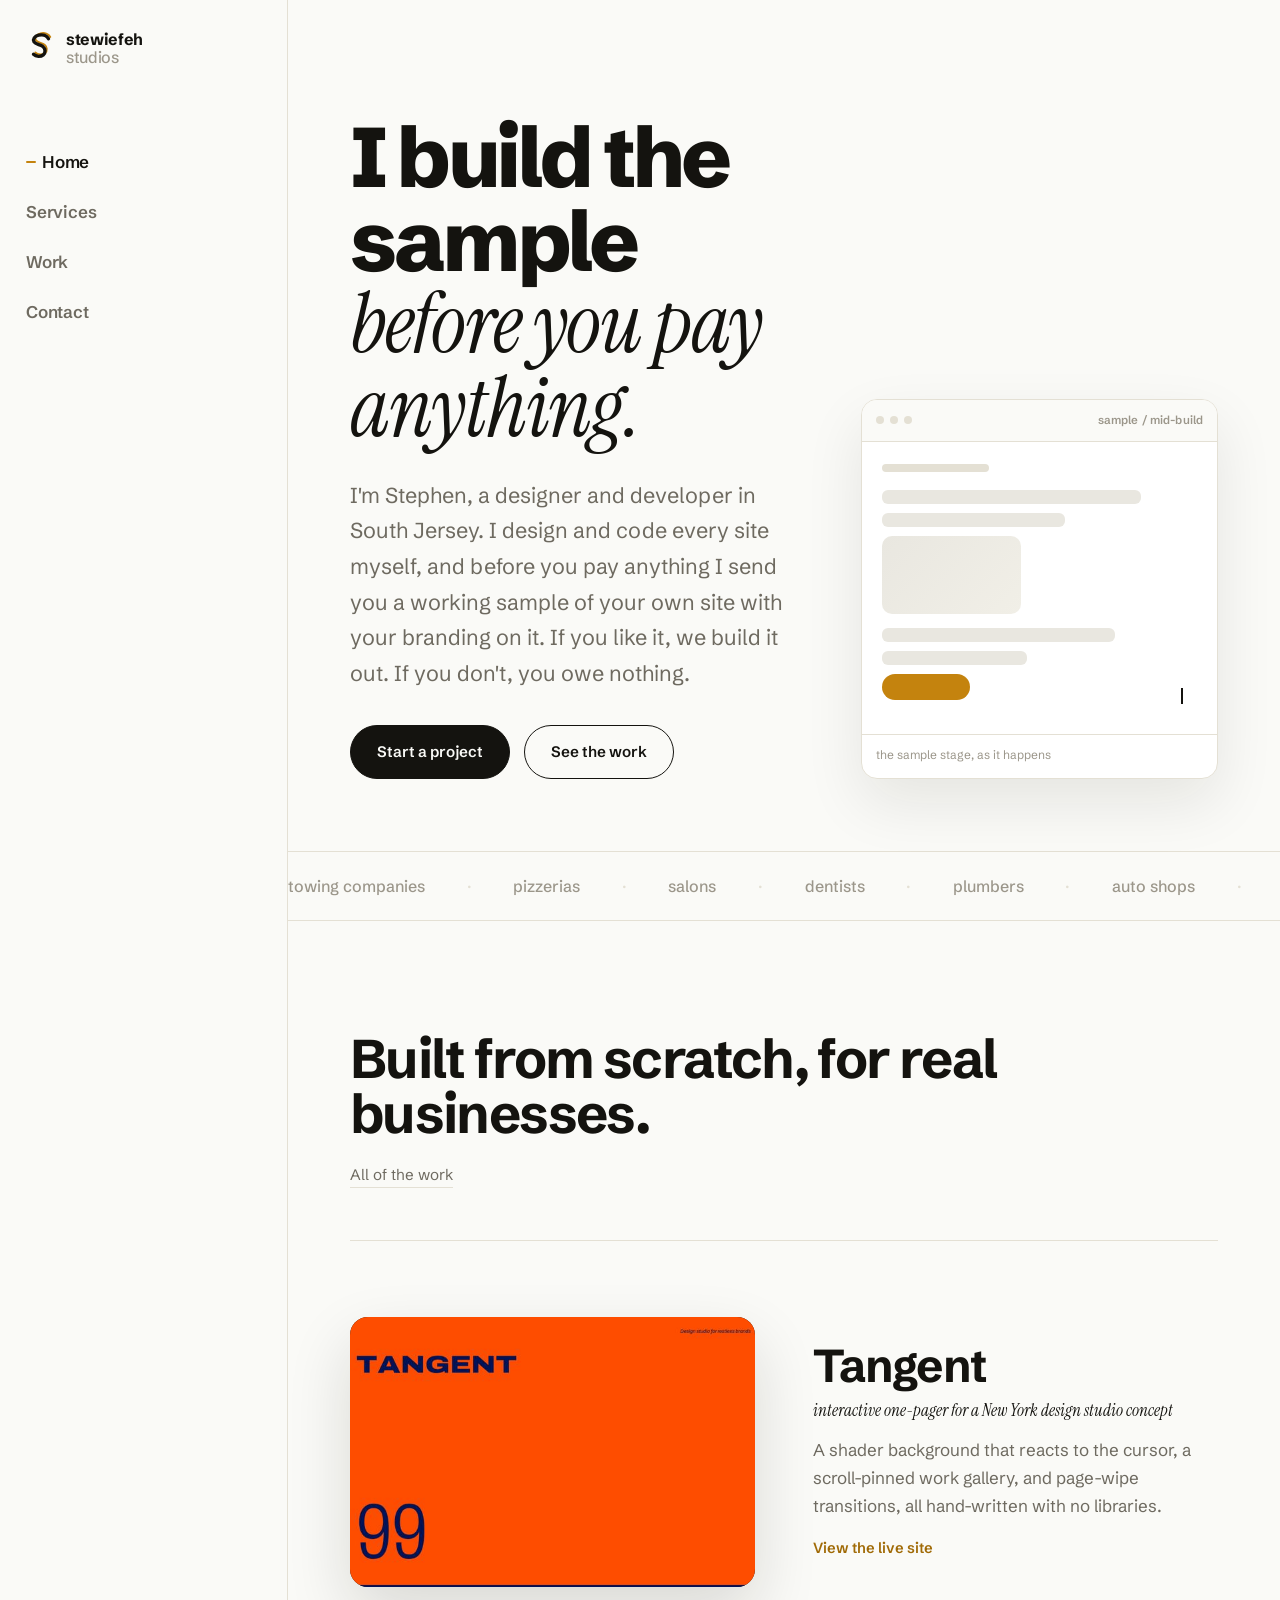
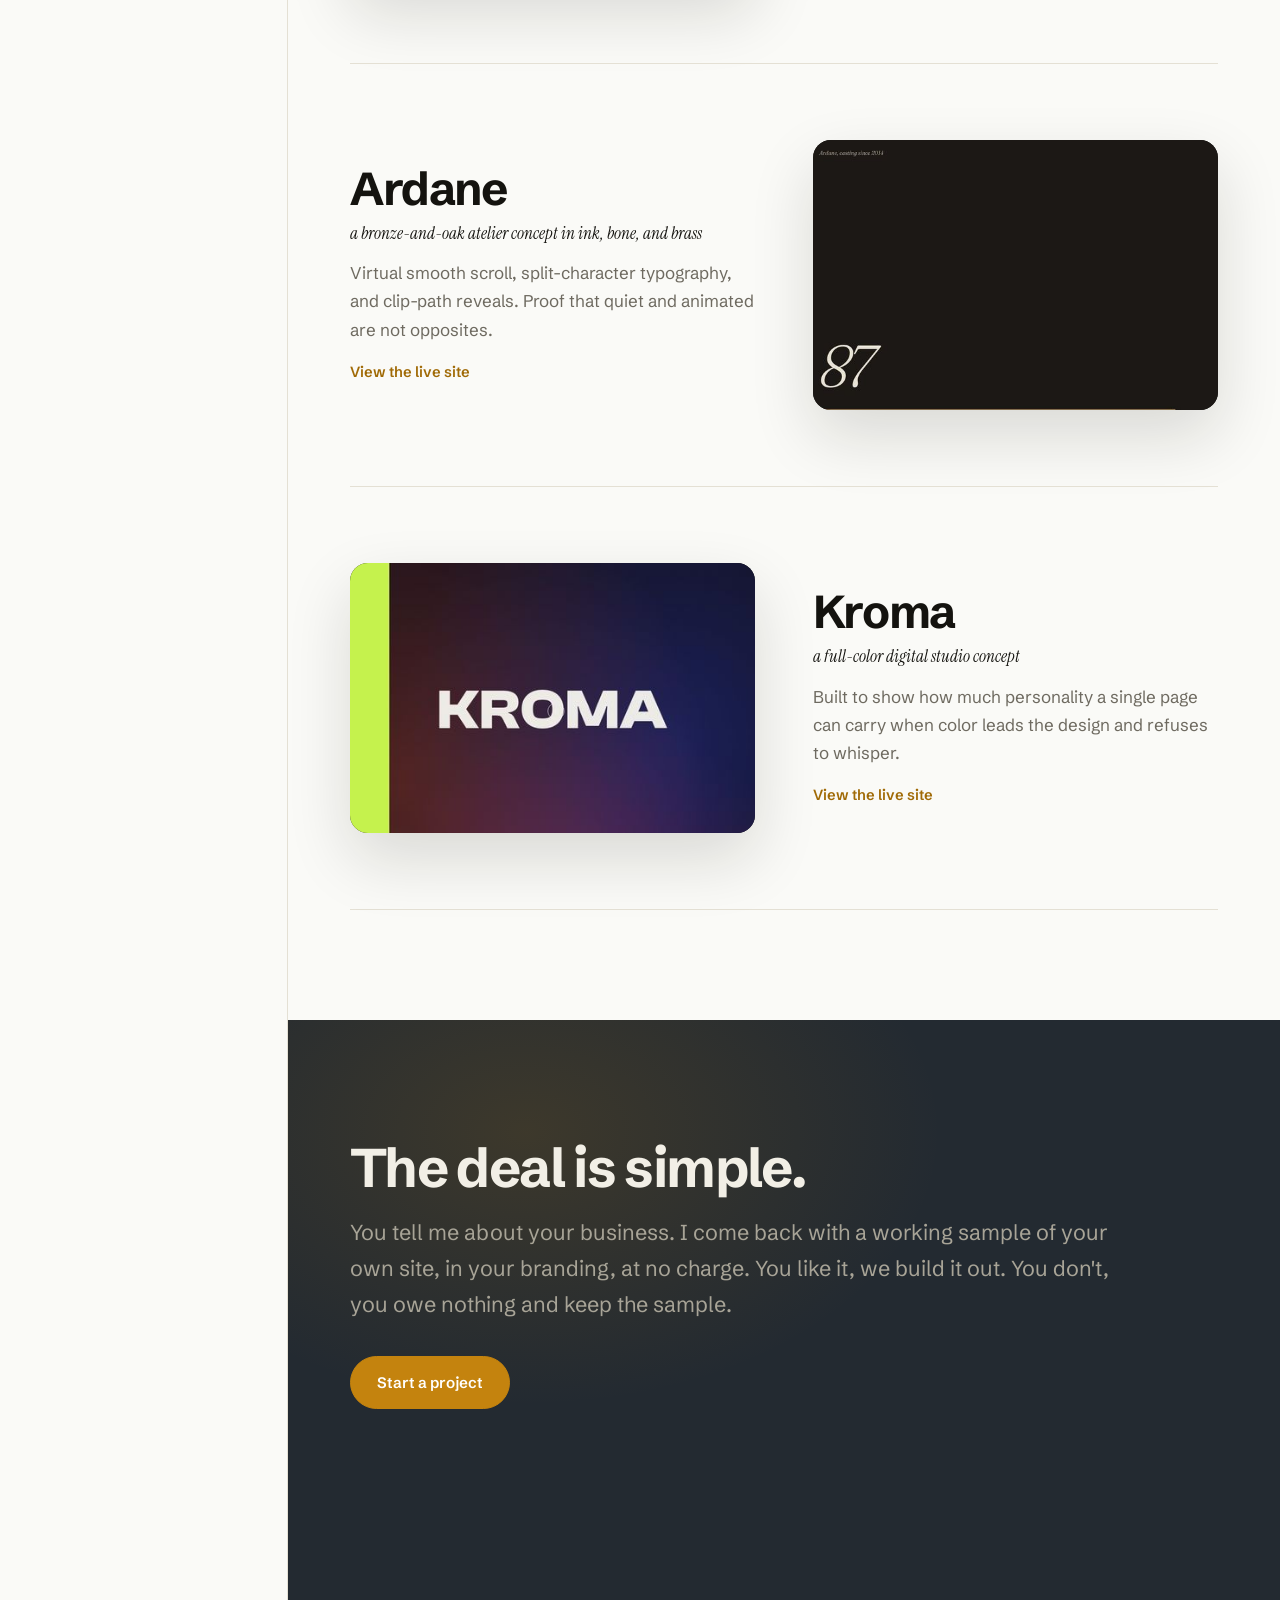
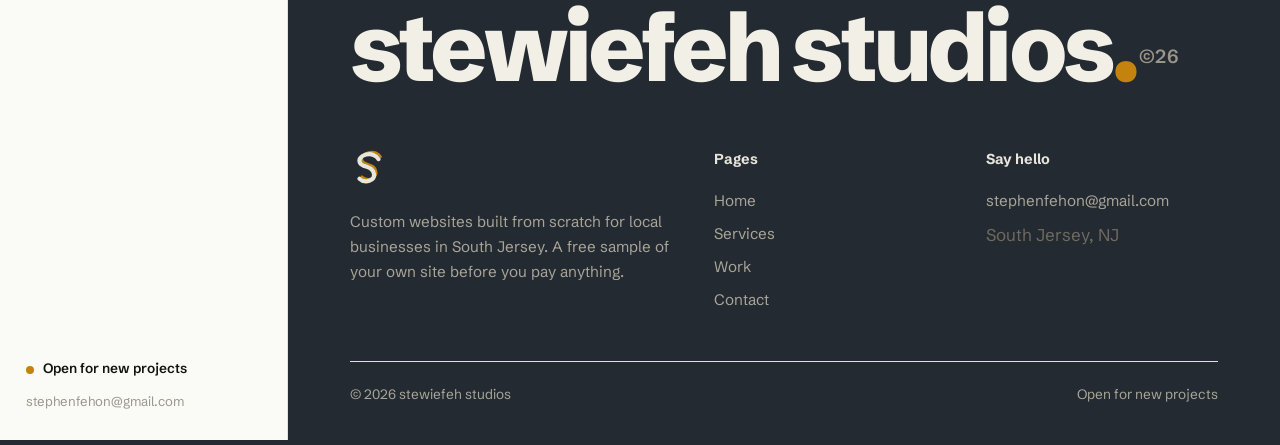
==== index.html @ 24a98c1a "nav transition: bare slate wipe, no logo replay, hold 1250ms->460ms; inline critical veil fix on all" ====
<!DOCTYPE html>
<html lang="en">
<head>
<meta charset="UTF-8">
<meta name="viewport" content="width=device-width, initial-scale=1.0">
<style>
/* critical: the veil paints from the very first frame, so navigation is slate in and slate out */
html{background:#232a31}
.veil{position:fixed;inset:0;z-index:400;background:#232a31;display:none;overflow:hidden}
html.boot .veil,html.leaving .veil,html.reveal .veil{display:block}
.veil-in{position:absolute;inset:0;display:flex;flex-direction:column;align-items:center;justify-content:center;gap:14px}
.veil-logo{width:76px;height:76px}
.veil-logo path{fill:none;stroke-linecap:round;stroke-linejoin:round;stroke-dasharray:198;stroke-dashoffset:0}
.veil-logo .lp-a{stroke:#c4830e;stroke-width:7}
.veil-logo .lp-b{stroke:#fafaf7;stroke-width:13}
.veil-word{font:600 1.02rem "Schibsted Grotesk",Helvetica,Arial,sans-serif;color:#fafaf7;letter-spacing:.01em}
.veil-word b{font:italic 400 1.02rem "Instrument Serif",Georgia,serif;color:#c4830e}
.veil-line{width:54px;height:2px;background:#c4830e}
@media (prefers-reduced-motion:reduce){.veil{display:none!important}}
</style>

<meta name="color-scheme" content="light">
<meta name="theme-color" content="#fafaf7">
<title>stewiefeh studios — custom websites for local businesses</title>
<meta name="description" content="Custom websites built from scratch for local businesses. Free sample of your own site before you pay. Landing pages $750, full custom sites $1,650, hosting $50/mo. South Jersey.">
<link rel="icon" href="favicon.svg" type="image/svg+xml">
<link rel="apple-touch-icon" href="apple-touch-icon.png">
<link rel="preconnect" href="https://fonts.googleapis.com">
<link rel="preconnect" href="https://fonts.gstatic.com" crossorigin>
<link href="https://fonts.googleapis.com/css2?family=Instrument+Serif:ital@1&family=Schibsted+Grotesk:ital,wght@0,400..900;1,400..900&display=swap" rel="stylesheet">
<link rel="stylesheet" href="styles.css?v=20261118y">
<script type="application/ld+json">
{"@context":"https://schema.org","@type":"ProfessionalService","name":"stewiefeh studios","url":"https://stewiefehstudios.com/","email":"stephenfehon@gmail.com","areaServed":"South Jersey, New Jersey","logo":"https://stewiefehstudios.com/logo.svg","description":"Custom websites built from scratch for local businesses, with a free sample of your own site before you pay anything.","makesOffer":[{"@type":"Offer","name":"Landing page","price":"750","priceCurrency":"USD","description":"One conversion-focused page, designed from scratch."},{"@type":"Offer","name":"Full custom site","price":"1650","priceCurrency":"USD","description":"Three pages or more, each designed and built from scratch."},{"@type":"Offer","name":"Hosting and care","price":"50","priceCurrency":"USD","unitText":"MONTH","description":"Hosting, backups, monitoring, and small content updates, month to month."}]}
</script>
</head>
<body class="rail-page">
<div class="veil" aria-hidden="true">
  <div class="veil-in">
    <svg class="veil-logo" viewBox="-3 -10 116 116"><path class="lp-a" d="M 91 17 C 85 5, 69 -1, 53 3 C 37 7, 29 19, 35 29 C 41 39, 59 39, 69 47 C 79 55, 81 71, 71 79 C 61 87, 43 87, 33 77"/><path class="lp-b" d="M 84 24 C 78 12, 62 6, 46 10 C 30 14, 22 26, 28 36 C 34 46, 52 46, 62 54 C 72 62, 74 78, 64 86 C 54 94, 36 94, 26 84"/></svg>
    <span class="veil-word">stewiefeh <b>studios</b></span>
    <span class="veil-line"></span>
  </div>
</div>
<script>document.documentElement.className+=" boot";setTimeout(function(){document.documentElement.classList.remove("boot")},4000);</script>

<!-- compact top bar: mobile only -->
<header class="site-head mobbar">
  <div class="wrap">
    <a class="brand" href="index.html" aria-label="stewiefeh studios, home">
      <svg viewBox="-3 -10 116 116" aria-hidden="true"><path d="M 91 17 C 85 5, 69 -1, 53 3 C 37 7, 29 19, 35 29 C 41 39, 59 39, 69 47 C 79 55, 81 71, 71 79 C 61 87, 43 87, 33 77" fill="none" stroke="#c4830e" stroke-width="7" stroke-linecap="round" stroke-linejoin="round"/><path d="M 84 24 C 78 12, 62 6, 46 10 C 30 14, 22 26, 28 36 C 34 46, 52 46, 62 54 C 72 62, 74 78, 64 86 C 54 94, 36 94, 26 84" fill="none" stroke="currentColor" stroke-width="13" stroke-linecap="round" stroke-linejoin="round"/></svg>
      <span class="brand-name">stewiefeh <span>studios</span></span>
    </a>
    <div class="head-actions">
      <button class="menu-btn" aria-expanded="false" aria-controls="navpanel" aria-label="Menu"><i></i><i></i></button>
    </div>
  </div>
</header>

<nav class="nav-panel" id="navpanel" aria-label="Main">
  <ul>
    <li><a class="nav-link" href="index.html" aria-current="page"><b>Home</b><span>where it starts</span></a></li>
    <li><a class="nav-link" href="services.html"><b>Services</b><span>pricing, process, questions</span></a></li>
    <li><a class="nav-link" href="work.html"><b>Work</b><span>builds, shown properly</span></a></li>
    <li><a class="nav-link" href="contact.html"><b>Contact</b><span>start a project</span></a></li>
  </ul>
</nav>

<!-- fixed left rail: desktop only -->
<aside class="rail" aria-label="Site">
  <a class="brand" href="index.html" aria-label="stewiefeh studios, home">
    <svg viewBox="-3 -10 116 116" aria-hidden="true"><path d="M 91 17 C 85 5, 69 -1, 53 3 C 37 7, 29 19, 35 29 C 41 39, 59 39, 69 47 C 79 55, 81 71, 71 79 C 61 87, 43 87, 33 77" fill="none" stroke="#c4830e" stroke-width="7" stroke-linecap="round" stroke-linejoin="round"/><path d="M 84 24 C 78 12, 62 6, 46 10 C 30 14, 22 26, 28 36 C 34 46, 52 46, 62 54 C 72 62, 74 78, 64 86 C 54 94, 36 94, 26 84" fill="none" stroke="currentColor" stroke-width="13" stroke-linecap="round" stroke-linejoin="round"/></svg>
    <span class="brand-name">stewiefeh<br><span>studios</span></span>
  </a>
  <nav class="rail-nav" aria-label="Main">
    <a href="index.html" aria-current="page">Home</a>
    <a href="services.html">Services</a>
    <a href="work.html">Work</a>
    <a href="contact.html">Contact</a>
  </nav>
  <div class="rail-foot">
    <p class="rail-avail"><i class="avail-dot" aria-hidden="true"></i>Open for new projects</p>
    <a class="rail-mail" href="mailto:stephenfehon@gmail.com">stephenfehon@gmail.com</a>
  </div>
</aside>

<main>

  <section class="hero-rail">
    <div class="wrap">
      <div class="hero-grid">
        <div>
          <h1 class="hero-display">
            <span class="hm"><span>I build the sample</span></span>
            <span class="hm"><span class="serif-line">before you pay anything.</span></span>
          </h1>
          <p class="lede reveal d1">I'm Stephen, a designer and developer in South Jersey. I design and code every site myself, and before you pay anything I send you a working sample of your own site with your branding on it. If you like it, we build it out. If you don't, you owe nothing.</p>
          <div class="hero-actions reveal d2">
            <a class="btn btn-solid" href="contact.html">Start a project</a>
            <a class="btn btn-ghost" href="work.html">See the work</a>
          </div>
        </div>
        <div class="buildcard reveal d3" aria-hidden="true">
          <div class="bc-chrome"><i></i><i></i><i></i><span>sample / mid-build</span></div>
          <div class="bc-stage">
            <span class="bc-nav"></span>
            <span class="bc-line l1"></span>
            <span class="bc-line l2"></span>
            <span class="bc-block"></span>
            <span class="bc-line l3"></span>
            <span class="bc-line l4"></span>
            <span class="bc-btn"></span>
            <i class="bc-caret"></i>
          </div>
          <p class="bc-note">the sample stage, as it happens</p>
        </div>
      </div>
    </div>
  </section>

  <div class="trades" aria-hidden="true">
    <div class="trades-track">
      <span>towing companies</span><span>pizzerias</span><span>salons</span><span>dentists</span><span>plumbers</span><span>auto shops</span><span>landscapers</span><span>contractors</span><span>restaurants</span><span>barbershops</span><span>gyms</span><span>veterinarians</span><span>towing companies</span><span>pizzerias</span><span>salons</span><span>dentists</span><span>plumbers</span><span>auto shops</span><span>landscapers</span><span>contractors</span><span>restaurants</span><span>barbershops</span><span>gyms</span><span>veterinarians</span>
    </div>
  </div>

  <section class="section">
    <div class="wrap">
      <div class="section-head">
        <h2 class="ink">Built from scratch, for real businesses.</h2>
        <a class="more" href="work.html">All of the work</a>
      </div>

      <a class="tile" data-preview="0" href="tangent.html">
        <figure><img src="preview-tangent.jpg" alt="Tangent, a dark interactive one-pager with a shader background"></figure>
        <div class="tile-copy">
          <h3>Tangent</h3>
          <em>interactive one-pager for a New York design studio concept</em>
          <p>A shader background that reacts to the cursor, a scroll-pinned work gallery, and page-wipe transitions, all hand-written with no libraries.</p>
          <span class="tile-go">View the live site</span>
        </div>
      </a>

      <a class="tile flip" data-preview="1" href="ardane.html">
        <figure><img src="preview-ardane.jpg" alt="Ardane, a bronze and oak atelier concept site"></figure>
        <div class="tile-copy">
          <h3>Ardane</h3>
          <em>a bronze-and-oak atelier concept in ink, bone, and brass</em>
          <p>Virtual smooth scroll, split-character typography, and clip-path reveals. Proof that quiet and animated are not opposites.</p>
          <span class="tile-go">View the live site</span>
        </div>
      </a>

      <a class="tile" data-preview="2" href="kroma.html">
        <figure><img src="preview-kroma.jpg" alt="Kroma, a full-color digital studio concept"></figure>
        <div class="tile-copy">
          <h3>Kroma</h3>
          <em>a full-color digital studio concept</em>
          <p>Built to show how much personality a single page can carry when color leads the design and refuses to whisper.</p>
          <span class="tile-go">View the live site</span>
        </div>
      </a>
    </div>
  </section>

  <section class="band band-slate">
    <div class="wrap">
      <h2>The deal is simple.</h2>
      <p class="lede">You tell me about your business. I come back with a working sample of your own site, in your branding, at no charge. You like it, we build it out. You don't, you owe nothing and keep the sample.</p>
      <a class="btn btn-amber" href="contact.html">Start a project</a>
    </div>
  </section>

</main>

<footer class="site-foot foot-dark">
  <div class="wrap">
    <div class="foot-mark" aria-hidden="true">stewiefeh studios<span class="fm-dot">.</span><span class="fm-year">©26</span></div>
    <div class="foot-grid">
      <div class="foot-brand">
        <svg viewBox="-3 -10 116 116" aria-hidden="true"><path d="M 91 17 C 85 5, 69 -1, 53 3 C 37 7, 29 19, 35 29 C 41 39, 59 39, 69 47 C 79 55, 81 71, 71 79 C 61 87, 43 87, 33 77" fill="none" stroke="#c4830e" stroke-width="7" stroke-linecap="round" stroke-linejoin="round"/><path d="M 84 24 C 78 12, 62 6, 46 10 C 30 14, 22 26, 28 36 C 34 46, 52 46, 62 54 C 72 62, 74 78, 64 86 C 54 94, 36 94, 26 84" fill="none" stroke="currentColor" stroke-width="13" stroke-linecap="round" stroke-linejoin="round"/></svg>
        <p>Custom websites built from scratch for local businesses in South Jersey. A free sample of your own site before you pay anything.</p>
      </div>
      <div>
        <h4>Pages</h4>
        <a href="index.html">Home</a>
        <a href="services.html">Services</a>
        <a href="work.html">Work</a>
        <a href="contact.html">Contact</a>
      </div>
      <div>
        <h4>Say hello</h4>
        <a href="mailto:stephenfehon@gmail.com">stephenfehon@gmail.com</a>
        <p style="padding:4px 0">South Jersey, NJ</p>
      </div>
    </div>
    <div class="foot-base">
      <span>© 2026 stewiefeh studios</span>
      <span>Open for new projects</span>
    </div>
  </div>
</footer>

<script src="script.js?v=20261118y"></script>
<div id="cursor" aria-hidden="true"><span class="c-arrow"><svg viewBox="0 0 24 24"><path d="M5 3 L5 19 L9.2 15.4 L11.8 21.4 L14.8 20.2 L12.2 14.4 L17.8 13.8 Z"/></svg></span><span class="c-pill"></span></div>
<div id="preview" aria-hidden="true"><div class="p-card"><img src="preview-tangent.jpg" alt=""><img src="preview-ardane.jpg" alt=""><img src="preview-kroma.jpg" alt=""></div></div>
</body>
</html>
---- styles.css ----
/* stewiefeh studios — studio-grade refresh
   one voice: paper white, ink, construction amber.
   Schibsted Grotesk carries the structure; Instrument Serif italic
   carries the accent. Motion is a scroll-scrubbed system, not a trick. */

:root{
  --paper:#fafaf7;
  --ink:#14130f;
  --muted:#6e6a60;
  --faint:#9b968a;
  --line:#e4e0d4;
  --amber:#c4830e;
  --amber-deep:#a06a06;
  --band:#14130f;
  --band-paper:#f4f1e8;
  --sans:"Schibsted Grotesk","Helvetica Neue",Helvetica,Arial,sans-serif;
  --serif:"Instrument Serif",Georgia,serif;
  --ease:cubic-bezier(.2,.65,.15,1);
  --max:1120px;
  --pad:clamp(20px,5vw,56px);
}

*,*::before,*::after{box-sizing:border-box;margin:0;padding:0}
html{scroll-behavior:smooth}
body{
  font-family:var(--sans);
  background:var(--paper);
  color:var(--ink);
  font-size:17px;
  line-height:1.65;
  -webkit-font-smoothing:antialiased;
  text-rendering:optimizeLegibility;
  counter-reset:work;
}
img{max-width:100%;display:block}
a{color:inherit}
::selection{background:var(--amber);color:var(--paper)}

.wrap{max-width:var(--max);margin:0 auto;padding:0 var(--pad)}
.narrow{max-width:760px;margin:0 auto;padding:0 var(--pad)}

h1,h2,h3{font-weight:700;line-height:1.02;letter-spacing:-.03em}
h1{font-size:clamp(2.9rem,7.6vw,5.8rem)}
h2{font-size:clamp(2rem,4.6vw,3.4rem)}
h3{font-size:1.25rem;letter-spacing:-.015em}
p{color:var(--muted)}
p strong{color:var(--ink);font-weight:600}
.lede{font-size:clamp(1.15rem,2vw,1.35rem);color:var(--muted)}

/* the accent voice: serif italic in amber, one or two words per headline */
.accent{
  font-family:var(--serif);font-style:italic;font-weight:400;
  color:var(--amber);letter-spacing:-.01em;
}

/* ---------- header + dropdown nav (all devices) ---------- */
.site-head{
  position:sticky;top:0;z-index:50;
  background:rgba(250,250,247,.86);
  backdrop-filter:blur(14px);
  -webkit-backdrop-filter:blur(14px);
  border-bottom:1px solid transparent;
  transition:border-color .25s;
}
.site-head.scrolled{border-bottom-color:var(--line)}
.site-head .wrap{
  display:flex;align-items:center;justify-content:space-between;
  height:68px;gap:16px;
}
.brand{display:flex;align-items:center;gap:12px;text-decoration:none}
.brand svg{width:34px;height:34px;transition:transform .45s var(--ease)}
.brand:hover svg{transform:rotate(-8deg)}
.brand-name{font-weight:700;font-size:1.02rem;letter-spacing:-.02em;white-space:nowrap}
.brand-name span{color:var(--faint);font-weight:500}

.head-actions{display:flex;align-items:center;gap:12px}
.menu-btn{
  width:44px;height:44px;border:1px solid var(--line);background:transparent;
  border-radius:50%;cursor:pointer;position:relative;flex:none;
  transition:border-color .2s,transform .2s;
}
.menu-btn:hover{border-color:var(--ink);transform:scale(1.06)}
.menu-btn i{
  position:absolute;left:13px;right:13px;height:1.6px;background:var(--ink);
  border-radius:2px;transition:transform .3s cubic-bezier(.6,0,.2,1),top .3s cubic-bezier(.6,0,.2,1);
}
.menu-btn i:first-child{top:18px}
.menu-btn i:last-child{top:24px}
.menu-btn[aria-expanded="true"] i:first-child{top:21px;transform:rotate(45deg)}
.menu-btn[aria-expanded="true"] i:last-child{top:21px;transform:rotate(-45deg)}

.btn{
  display:inline-flex;align-items:center;gap:10px;
  padding:13px 26px;border-radius:999px;text-decoration:none;
  font-weight:600;font-size:.95rem;border:1px solid var(--ink);
  transition:transform .25s var(--ease),background .25s,color .25s,border-color .25s;
  position:relative;overflow:hidden;isolation:isolate;
}
.btn:active{transform:scale(.97)}
.btn>*{position:relative;z-index:1}
.btn::before{
  content:"";position:absolute;inset:0;border-radius:inherit;z-index:-1;
  transform:translateY(101%);transition:transform .32s var(--ease);
}
.btn:hover::before{transform:translateY(0)}
.btn-solid{background:var(--ink);color:var(--paper)}
.btn-solid::before{background:var(--amber)}
.btn-solid:hover{border-color:var(--amber)}
.btn-ghost{background:transparent;color:var(--ink)}
.btn-ghost::before{background:var(--amber)}
.btn-ghost:hover{color:#fff;border-color:var(--amber)}
.btn-amber{background:var(--amber);border-color:var(--amber);color:#fff}
.btn-amber::before{background:var(--paper)}
.btn-amber:hover{border-color:var(--amber);color:var(--ink)}

/* dropdown panel */
.nav-panel{
  position:fixed;inset:68px 0 auto 0;z-index:49;
  background:var(--paper);border-bottom:1px solid var(--line);
  padding:28px var(--pad) 40px;
  transform:translateY(-14px);opacity:0;visibility:hidden;pointer-events:none;
  transition:transform .32s cubic-bezier(.6,0,.2,1),opacity .28s,visibility 0s .32s;
  max-height:calc(100vh - 68px);overflow:auto;
}
.nav-panel.open{
  transform:translateY(0);opacity:1;visibility:visible;pointer-events:auto;
  transition:transform .32s cubic-bezier(.6,0,.2,1),opacity .24s;
}
.nav-panel ul{list-style:none;max-width:var(--max);margin:0 auto}
.nav-panel li+li{border-top:1px solid var(--line)}
.nav-link{
  display:flex;align-items:baseline;gap:18px;padding:20px 4px;
  text-decoration:none;transition:padding-left .25s,color .25s;
}
.nav-link:hover,.nav-link[aria-current="page"]{padding-left:14px}
.nav-link b{font-size:clamp(1.5rem,3.6vw,2.1rem);font-weight:700;letter-spacing:-.02em}
.nav-link[aria-current="page"] b{color:var(--amber)}
.nav-link span{color:var(--faint);font-size:.92rem}
.nav-cta-row{max-width:var(--max);margin:26px auto 0;display:flex;gap:12px;flex-wrap:wrap}

/* ---------- hero ---------- */
.hero{padding:clamp(64px,11vw,130px) 0 clamp(40px,6vw,72px)}
.hero .kick{color:var(--amber);font-weight:600;font-size:.95rem;margin-bottom:18px}
.hero p.lede{max-width:34em;margin:26px 0 36px}
.hero-actions{display:flex;gap:14px;flex-wrap:wrap}

.proof{
  border-top:1px solid var(--line);border-bottom:1px solid var(--line);
  margin-top:clamp(44px,7vw,84px);
}
.proof ul{
  list-style:none;display:flex;flex-wrap:wrap;
  max-width:var(--max);margin:0 auto;
}
.proof li{
  flex:1 1 220px;padding:18px 24px;font-size:.92rem;color:var(--muted);
  display:flex;align-items:center;gap:10px;
}
.proof li+li{border-left:1px solid var(--line)}
.proof li::before{content:"";width:7px;height:7px;border-radius:50%;background:var(--amber);flex:none}

/* ---------- generic sections ---------- */
.section{padding:clamp(56px,9vw,110px) 0}
.section-head{display:flex;align-items:baseline;justify-content:space-between;gap:20px;margin-bottom:clamp(30px,5vw,52px);flex-wrap:wrap}
.section-head .more{font-size:.95rem;color:var(--muted);text-decoration:none;border-bottom:1px solid var(--line);transition:color .2s,border-color .2s;white-space:nowrap}
.section-head .more:hover{color:var(--amber);border-color:var(--amber)}

/* trades strip */
.trades{
  border-top:1px solid var(--line);border-bottom:1px solid var(--line);
  padding:20px 0;overflow:hidden;white-space:nowrap;
}
.trades-track{display:inline-block;animation:slide 46s linear infinite}
.trades:hover .trades-track{animation-play-state:paused}
.trades span{
  display:inline-block;color:var(--faint);font-size:1rem;margin-right:2.6em;
  font-weight:500;transition:color .2s;
}
.trades span:hover{color:var(--ink)}
.trades span::after{content:"·";margin-left:2.6em;color:var(--line)}
@keyframes slide{to{transform:translateX(-50%)}}

/* work rows */
.workrow{
  display:block;text-decoration:none;
  padding:clamp(26px,4vw,40px) 4px;border-top:1px solid var(--line);
  position:relative;
  transition:padding-left .3s var(--ease),border-color .3s;
}
.workrow:last-child{border-bottom:1px solid var(--line)}
.workrow:hover{padding-left:18px;border-top-color:var(--amber)}
.workrow:hover+ .workrow{border-top-color:var(--amber)}
.workrow .wname{display:flex;align-items:baseline;justify-content:space-between;gap:16px}
.workrow .wname b{font-size:clamp(1.6rem,4vw,2.6rem);font-weight:700;letter-spacing:-.02em;transition:color .25s}
.workrow:hover .wname b{color:var(--amber)}
.workrow .wname em{font-style:normal;color:var(--faint);font-size:.9rem;white-space:nowrap}
.workrow .wname b::before{
  content:counter(work,decimal-leading-zero);
  counter-increment:work;
  font-family:var(--serif);font-style:italic;font-weight:400;
  color:var(--amber);font-size:.5em;margin-right:.9em;
  vertical-align:.18em;
}
.workrow p{margin-top:10px;max-width:44em}
.workrow::after{
  content:"→";position:absolute;right:6px;top:50%;margin-top:-.6em;
  color:var(--amber);font-size:1.5rem;
  opacity:.3;transform:translateX(-10px);
  transition:opacity .25s var(--ease),transform .25s var(--ease);
}
.workrow:hover::after{opacity:1;transform:translateX(0)}

/* process — it IS a sequence, so numbers are honest here */
.steps{border-top:1px solid var(--line)}
.step{display:grid;grid-template-columns:64px 1fr;gap:20px;padding:26px 4px;border-bottom:1px solid var(--line)}
.step i{font-style:normal;font-weight:700;color:var(--amber);font-size:1.05rem;padding-top:3px}
.step b{display:block;font-size:1.15rem;margin-bottom:6px;letter-spacing:-.01em}
.step p{max-width:40em}

/* pricing rows (no card kit) */
.plan{border-top:1px solid var(--line);padding:clamp(30px,5vw,44px) 0}
.plan:last-of-type{border-bottom:1px solid var(--line)}
.plan-top{display:flex;align-items:baseline;justify-content:space-between;gap:18px;flex-wrap:wrap;margin-bottom:8px}
.plan-top h3{font-size:clamp(1.5rem,3vw,2rem)}
.price{font-weight:700;font-size:clamp(1.4rem,3vw,2rem);letter-spacing:-.02em;white-space:nowrap}
.price small{font-size:.55em;font-weight:500;color:var(--faint);margin-left:6px;letter-spacing:0}
.plan>.lede{max-width:42em}
.plan-cols{display:grid;grid-template-columns:1fr 1fr;gap:8px 32px;margin:22px 0 26px}
@media (max-width:720px){.plan-cols{grid-template-columns:1fr}}
.plan-cols h4{font-size:.95rem;font-weight:700;margin-bottom:6px}
.plan-cols ul{list-style:none}
.plan-cols li{color:var(--muted);font-size:.95rem;padding:5px 0 5px 18px;position:relative}
.plan-cols li::before{content:"";position:absolute;left:0;top:.9em;width:8px;height:2px;background:var(--amber)}
.plan .btn{align-self:start}

/* faq */
.faq details{border-bottom:1px solid var(--line)}
.faq details:first-of-type{border-top:1px solid var(--line)}
.faq summary{
  cursor:pointer;list-style:none;padding:22px 4px;font-weight:600;font-size:1.08rem;
  display:flex;justify-content:space-between;gap:16px;letter-spacing:-.01em;
  transition:color .2s;
}
.faq summary:hover{color:var(--amber-deep)}
.faq summary::-webkit-details-marker{display:none}
.faq summary::after{content:"+";color:var(--amber);font-weight:700;transition:transform .25s;flex:none}
.faq details[open] summary::after{transform:rotate(45deg)}
.faq details p{padding:0 4px 24px;max-width:46em}

/* dark band */
.band{background:var(--band);color:var(--band-paper);padding:clamp(64px,10vw,120px) 0;position:relative;overflow:hidden}
.band::before{
  content:"";position:absolute;inset:-20% 0;
  background:radial-gradient(60% 55% at 24% 30%,rgba(196,131,14,.16),transparent 70%);
  pointer-events:none;
}
.band .wrap{position:relative}
.band h2{color:var(--band-paper);max-width:14em}
.band .lede{color:#a8a497;max-width:36em;margin:20px 0 34px}
.band .mail{display:inline-block;color:var(--amber);font-weight:600;font-size:clamp(1.2rem,3vw,1.7rem);text-decoration:none;letter-spacing:-.01em}
.band .mail:hover{text-decoration:underline;text-underline-offset:6px}

/* contact form */
.field{margin-bottom:20px}
.field label{display:block;font-size:.9rem;font-weight:600;margin-bottom:8px}
.field input,.field textarea{
  width:100%;padding:14px 16px;border:1px solid var(--line);border-radius:10px;
  background:#fff;font:inherit;color:var(--ink);transition:border-color .2s,box-shadow .2s;
}
.field input:focus,.field textarea:focus{outline:none;border-color:var(--amber);box-shadow:0 0 0 3px rgba(196,131,14,.12)}
.field textarea{min-height:130px;resize:vertical}
.form-note{font-size:.88rem;color:var(--faint);margin-top:14px}

/* about on contact */
.about-para{margin-bottom:1.2em;max-width:34em}

/* footer */
.site-foot{border-top:1px solid var(--line);padding:clamp(44px,7vw,72px) 0 34px;overflow:hidden}
.foot-mark{
  font-size:clamp(2.4rem,9vw,7.35rem);
  font-weight:800;letter-spacing:-.05em;line-height:.95;
  color:var(--ink);margin-bottom:clamp(30px,5vw,56px);white-space:nowrap;
}
.foot-mark .fm-dot{color:var(--amber)}
.foot-mark .fm-year{font-size:.2em;font-weight:600;letter-spacing:.02em;color:var(--faint);vertical-align:.95em;margin-left:.14em}
.foot-grid{display:grid;grid-template-columns:1.4fr 1fr 1fr;gap:40px;margin-bottom:44px}
@media (max-width:720px){.foot-grid{grid-template-columns:1fr;gap:28px}}
.foot-grid h4{font-size:.9rem;font-weight:700;margin-bottom:12px}
.foot-grid a{display:block;color:var(--muted);text-decoration:none;padding:4px 0;font-size:.95rem;transition:color .2s,padding-left .2s}
.foot-grid a:hover{color:var(--amber);padding-left:4px}
.foot-brand svg{width:38px;height:38px;margin-bottom:14px}
.foot-brand p{font-size:.95rem;max-width:24em}
.foot-base{
  border-top:1px solid var(--line);padding-top:22px;
  display:flex;justify-content:space-between;gap:12px;flex-wrap:wrap;
  font-size:.85rem;color:var(--faint);
}

/* ---------- load-in motion (time-based, only where motion is welcome) ---------- */
@media (prefers-reduced-motion: no-preference){
  .hm{
    display:block;overflow:hidden;
    padding-bottom:.14em;margin-bottom:-.14em;
  }
  .hm>span{
    display:block;
    transform:translateY(112%);
    animation:herorise .9s var(--ease) both;
    animation-delay:.05s;
  }
  .reveal{opacity:0;transform:translateY(16px);animation:rise .75s var(--ease) forwards}
  .reveal.d1{animation-delay:.08s}.reveal.d2{animation-delay:.16s}.reveal.d3{animation-delay:.26s}
  @keyframes herorise{to{transform:none}}
  @keyframes rise{to{opacity:1;transform:none}}
}

/* ---------- scroll-driven motion (scrubs with the hand, reverses on scroll-up) ----------
   Everything here is transform/opacity only, fill-mode both, and wrapped so that a
   browser without animation-timeline simply shows the finished page. */
@supports (animation-timeline: view()){
  @media (prefers-reduced-motion: no-preference){
    @keyframes up{from{opacity:0;transform:translateY(30px)}to{opacity:1;transform:none}}
    .section-head,
    .plan,.plan-cols,.plan .btn,
    .step,.faq details,
    .about-para,.field,
    .foot-grid,.foot-base{
      animation:up .8s var(--ease) both;
      animation-timeline:view();
      animation-range:entry 0% entry 32%;
    }
    /* stagger: built into the range, never animation-delay */
    .section .workrow:nth-of-type(1),.plan:nth-of-type(1),.step:nth-of-type(1){animation-range:entry 0% entry 30%}
    .section .workrow:nth-of-type(2),.plan:nth-of-type(2),.step:nth-of-type(2){animation-range:entry 6% entry 38%}
    .section .workrow:nth-of-type(3),.plan:nth-of-type(3),.step:nth-of-type(3){animation-range:entry 12% entry 46%}
    .section .workrow:nth-of-type(4){animation-range:entry 18% entry 52%}
    .foot-grid{animation-range:entry 0% entry 40%}
    .foot-mark{
      animation:markrise 1s var(--ease) both;
      animation-timeline:view();
      animation-range:entry 0% entry 45%;
    }
    @keyframes markrise{from{opacity:0;transform:translateY(44px)}to{opacity:1;transform:none}}
    /* the band's amber glow drifts as you pass through it */
    .band::before{
      animation:drift both linear;
      animation-timeline:view();
      animation-range:cover 0% cover 100%;
    }
    @keyframes drift{from{transform:translateY(14%)}to{transform:translateY(-14%)}}
    /* amber progress hairline under the header */
    .site-head::after{
      content:"";position:absolute;left:0;right:0;bottom:-1px;height:1.5px;
      background:var(--amber);transform:scaleX(0);transform-origin:left;
      animation:progress both linear;
      animation-timeline:scroll(root);
      animation-range:0px 100%;
    }
    @keyframes progress{from{transform:scaleX(0)}to{transform:scaleX(1)}}
  }
}
@media (prefers-reduced-motion:reduce){
  .trades-track{animation:none}
}

/* 404 */
.err{min-height:64vh;display:flex;align-items:center}
.err h1{font-size:clamp(4rem,14vw,9rem);color:var(--amber)}


/* ---------- studio layer: scroll-ink headlines, cursor, work previews, magnetic ---------- */
#cursor{display:none;position:fixed;left:0;top:0;z-index:500;pointer-events:none;will-change:transform}
#cursor-soft{display:none;position:fixed;left:0;top:0;z-index:499;pointer-events:none;will-change:transform}
#preview{display:none;position:fixed;left:0;top:0;z-index:79;pointer-events:none;will-change:transform}
@property --ink-p{syntax:"<percentage>";initial-value:0%;inherits:false}
.ink{
  background-image:linear-gradient(90deg,var(--amber) var(--ink-p),var(--ink-fill,var(--ink)) var(--ink-p));
  -webkit-background-clip:text;background-clip:text;color:transparent;
}
.band .ink{--ink-fill:var(--paper)}
@supports not (animation-timeline: view()){
  .ink{background-image:none;color:inherit}
}
@media (hover:hover) and (pointer:fine){
  html.cur body{cursor:none}
  html.cur a,html.cur button{cursor:none}
  html.cur input,html.cur textarea{cursor:none}
  html.cur #cursor,html.cur #cursor-soft,html.cur #inktrail,html.cur #cbrk{display:block}
  #preview{display:block}
}
html.fx-test body{cursor:none}
html.fx-test #cursor,html.fx-test #cursor-soft,html.fx-test #preview{display:block !important}
/* real pointer, in the studio's own hand: a pen nib that carries across
   the page and tilts into its own momentum; the path it takes is drawn
   onto the page as a thin ink line that dries away; over links the nib
   warms amber, an amber bead lags a step behind, and drafting
   corner-brackets draw on around the target; a click spreads a hairline
   ring; at rest the nib is set down; work rows keep the serif-italic
   "view" pill, text fields keep the drawn caret */
#inktrail{position:fixed;inset:0;z-index:490;pointer-events:none;opacity:.9;transition:opacity .4s}
html.c-rest #inktrail{opacity:0}
#cbrk{position:fixed;z-index:498;pointer-events:none;opacity:0;transition:opacity .22s}
html.c-link #cbrk{opacity:1}
#cbrk i{position:absolute;width:13px;height:13px;border:0 solid var(--amber);transition:transform .3s var(--ease)}
#cbrk .t1{left:0;top:0;border-left-width:1.4px;border-top-width:1.4px;transform:translate(-5px,-5px) scale(.55)}
#cbrk .t2{right:0;top:0;border-right-width:1.4px;border-top-width:1.4px;transform:translate(5px,-5px) scale(.55)}
#cbrk .t3{left:0;bottom:0;border-left-width:1.4px;border-bottom-width:1.4px;transform:translate(-5px,5px) scale(.55)}
#cbrk .t4{right:0;bottom:0;border-right-width:1.4px;border-bottom-width:1.4px;transform:translate(5px,5px) scale(.55)}
html.c-link #cbrk .t1{transform:none}
html.c-link #cbrk .t2{transform:none;transition-delay:.045s}
html.c-link #cbrk .t3{transform:none;transition-delay:.09s}
html.c-link #cbrk .t4{transform:none;transition-delay:.135s}
#cursor .c-arrow{
  position:absolute;left:-4px;top:-4px;width:30px;height:30px;display:block;
  filter:drop-shadow(0 1px 2px rgba(20,19,15,.38));
  transition:transform .18s var(--ease),opacity .2s;
}
#cursor .c-nib{display:block;width:100%;height:100%;transform-origin:5.8px 5.8px;will-change:transform}
#cursor .c-arrow svg{display:block;width:100%;height:100%;overflow:visible}
#cursor .c-arrow .c-body{
  fill:var(--ink);stroke:var(--paper);stroke-width:1.4;paint-order:stroke;
  transition:fill .18s;
}
#cursor .c-arrow .c-slit{
  fill:none;stroke:var(--paper);stroke-width:1.2;stroke-linecap:round;opacity:.9;
  transition:stroke .18s;
}
#cursor .c-arrow .c-hole{fill:var(--amber);transition:fill .18s}
html.c-link #cursor .c-arrow{transform:scale(1.12) rotate(-4deg)}
html.c-link #cursor .c-arrow .c-body{fill:var(--amber)}
html.c-link #cursor .c-arrow .c-slit{stroke:var(--ink)}
html.c-link #cursor .c-arrow .c-hole{fill:var(--ink)}
html.c-down #cursor .c-arrow{transform:scale(.82)}
html.c-row #cursor .c-arrow,html.c-beam #cursor .c-arrow{opacity:0}
html.c-rest #cursor,html.c-rest #cursor-soft{opacity:.5}
#cursor{transition:opacity .35s}
#cursor-soft{transition:opacity .35s}
/* the lagging bead: amber, a step behind the nib */
#cursor-soft .c-dot{
  position:absolute;left:-2px;top:-2px;width:4px;height:4px;border-radius:50%;
  background:var(--amber);opacity:.5;transition:opacity .25s;
}
html.c-link #cursor-soft .c-dot{opacity:.95}
html.c-row #cursor-soft .c-dot,html.c-beam #cursor-soft .c-dot{opacity:0}
/* a click spreads one hairline ring */
.c-rip{
  position:fixed;z-index:497;pointer-events:none;width:46px;height:46px;border-radius:50%;
  border:1.3px solid var(--ink);transform:translate(-50%,-50%) scale(.16);opacity:.5;
  animation:c-rip .55s var(--ease) forwards;
}
.c-rip.amber{border-color:var(--amber)}
@keyframes c-rip{to{transform:translate(-50%,-50%) scale(1);opacity:0}}
/* the I-beam: a drawn caret over text fields */
#cursor .c-beam{
  position:absolute;left:3px;top:-14px;width:13px;height:28px;opacity:0;
  transition:opacity .2s;
}
#cursor .c-beam path{fill:none;stroke:var(--ink);stroke-width:1.5;stroke-linecap:round}
html.c-beam #cursor .c-beam{opacity:1}
#cursor .c-pill{
  position:absolute;left:0;top:0;width:0;height:0;border-radius:999px;
  background:var(--ink);color:var(--paper);
  font-family:var(--serif);font-style:italic;font-size:1rem;
  display:flex;align-items:center;justify-content:center;opacity:0;
  transition:width .35s var(--ease),height .35s var(--ease),opacity .2s;
}
#cursor .c-pill::after{content:"view"}
html.c-row #cursor .c-pill{width:68px;height:38px;opacity:1}
#preview .p-card{
  transform:translate(-50%,-56%) scale(.9) rotate(-2.5deg);
  width:min(300px,26vw);aspect-ratio:3/2;border-radius:14px;overflow:hidden;
  box-shadow:0 30px 70px rgba(20,19,15,.3);background:var(--ink);
  opacity:0;transition:opacity .3s var(--ease),transform .3s var(--ease);
}
#preview.show .p-card{opacity:1;transform:translate(-50%,-56%) scale(1) rotate(-1.5deg)}
#preview img{position:absolute;inset:0;width:100%;height:100%;object-fit:cover;opacity:0;transition:opacity .25s}
#preview img.on{opacity:1}

@supports (animation-timeline: view()){
  @media (prefers-reduced-motion: no-preference){
    @keyframes ink-sweep{0%{--ink-p:0%}38%{--ink-p:100%}60%{--ink-p:100%}100%{--ink-p:0%}}
    .ink{
      animation:ink-sweep linear both;
      animation-timeline:view();
      animation-range:cover 0% cover 100%;
    }
  }
}

/* live demo window: the actual site, framed in the studio's chrome */
.case-live{
  margin:0 0 clamp(44px,7vw,84px);border:1px solid var(--line);border-radius:16px;overflow:hidden;
  background:var(--paper);box-shadow:0 30px 70px rgba(20,19,15,.14);
}
.cl-bar{display:flex;align-items:center;gap:14px;padding:10px 14px;border-bottom:1px solid var(--line)}
.cl-dots{display:flex;gap:6px;flex:none}
.cl-dots i{width:9px;height:9px;border-radius:50%;background:var(--line)}
.cl-dots i:first-child{background:var(--amber)}
.cl-url{
  flex:1;min-width:0;display:flex;align-items:center;gap:9px;
  font-size:.8rem;color:var(--muted);background:#f1eee6;
  border-radius:8px;padding:7px 13px;
}
.cl-url span{overflow:hidden;text-overflow:ellipsis;white-space:nowrap}
.cl-pulse{width:7px;height:7px;border-radius:50%;background:var(--amber);flex:none;
  animation:clpulse 1.6s ease-out infinite}
@keyframes clpulse{0%{box-shadow:0 0 0 0 rgba(196,131,14,.38)}70%{box-shadow:0 0 0 6px rgba(196,131,14,0)}100%{box-shadow:0 0 0 0 rgba(196,131,14,0)}}
.cl-open{flex:none;font-size:.85rem;color:var(--ink);text-underline-offset:3px}
.cl-open:hover{color:var(--amber)}
.cl-stage{position:relative;height:clamp(420px,58vh,700px);background:var(--paper)}
.cl-stage iframe{position:absolute;inset:0;width:100%;height:100%;border:0}
@media (max-width:640px){
  .cl-open{display:none}
  .cl-stage{height:min(72vh,560px)}
}
@media (prefers-reduced-motion: reduce){.cl-pulse{animation:none}}

/* =========================================================
   editorial rebuild (phase 1): left rail, display hero,
   build-in moment, case tiles, work index, slate close
   ========================================================= */
:root{
  --railw:288px;
  --slate:#232a31;
}

/* ---------- rail: desktop fixed, mobile hidden ---------- */
.rail{
  position:fixed;top:0;left:0;bottom:0;width:var(--railw);
  background:var(--paper);border-right:1px solid var(--line);
  padding:30px 26px 28px;display:none;flex-direction:column;z-index:60;
}
.rail .brand{display:flex;align-items:flex-start;gap:10px;text-decoration:none;color:var(--ink)}
.rail .brand svg{width:30px;height:30px;flex:none;transition:transform .45s var(--ease)}
.rail .brand:hover svg{transform:rotate(-8deg)}
.rail .brand-name{font-weight:700;font-size:1rem;line-height:1.15;letter-spacing:-.02em}
.rail .brand-name span{color:var(--faint);font-weight:500}
.rail-nav{margin-top:clamp(48px,8vh,88px);display:flex;flex-direction:column;gap:4px}
.rail-nav a{
  position:relative;display:block;padding:9px 0 9px 0;
  color:var(--muted);text-decoration:none;font-weight:600;font-size:1.06rem;
  letter-spacing:-.01em;transition:color .2s,padding-left .25s var(--ease);
}
.rail-nav a::before{
  content:"";position:absolute;left:0;top:50%;width:0;height:2px;
  margin-top:-1px;background:var(--amber);border-radius:2px;
  transition:width .25s var(--ease);
}
.rail-nav a:hover{color:var(--ink);padding-left:16px}
.rail-nav a[aria-current="page"]{color:var(--ink);padding-left:16px}
.rail-nav a[aria-current="page"]::before{width:10px}
.rail-foot{margin-top:auto;display:flex;flex-direction:column;gap:10px}
.rail-avail{display:flex;align-items:center;gap:9px;font-size:.85rem;font-weight:600;color:var(--ink)}
.avail-dot{width:8px;height:8px;border-radius:50%;background:var(--amber);flex:none}
.rail-mail{color:var(--faint);font-size:.82rem;text-decoration:none;transition:color .2s;word-break:break-all}
.rail-mail:hover{color:var(--amber)}
.rail::after{
  content:"";position:absolute;top:0;right:-1px;bottom:0;width:2px;
  background:var(--amber);transform:scaleY(0);transform-origin:top;
}
@media (min-width:981px){
  .rail{display:flex}
  .mobbar{display:none}
  body.rail-page main{margin-left:var(--railw)}
}
@supports (animation-timeline: scroll()){
  @media (min-width:981px) and (prefers-reduced-motion: no-preference){
    .rail::after{animation:progress-rail both linear;animation-timeline:scroll(root);animation-range:0px 100%}
    @keyframes progress-rail{from{transform:scaleY(0)}to{transform:scaleY(1)}}
  }
}

/* ---------- content column widens past the old .wrap ---------- */
.rail-page .wrap{max-width:980px}
.wrap-wide{max-width:1220px;margin:0 auto;padding:0 var(--pad)}

/* ---------- hero: display scale, one serif voice line ---------- */
.hero-rail{padding:clamp(56px,9vw,120px) 0 clamp(40px,6vw,72px)}
.hero-display{font-size:clamp(3rem,6.6vw,6.6rem);font-weight:800;letter-spacing:-.045em;line-height:.99}
.hero-display .serif-line{font-family:var(--serif);font-style:italic;font-weight:400;letter-spacing:-.015em}
.hero-rail .lede{max-width:34em;margin:28px 0 34px}
.voice{font-family:var(--serif);font-style:italic;font-weight:400;color:var(--ink);font-size:1.12em}
.hero-grid{display:grid;grid-template-columns:minmax(0,1.25fr) minmax(300px,1fr);gap:clamp(32px,5vw,72px);align-items:end}
@media (max-width:1020px){.hero-grid{grid-template-columns:1fr;align-items:start}}

/* the build-in moment: a sample site assembling itself, once, on load */
.buildcard{
  border:1px solid var(--line);border-radius:16px;background:#fff;
  box-shadow:0 24px 60px rgba(20,19,15,.09);overflow:hidden;
  max-width:440px;justify-self:end;width:100%;
}
.bc-chrome{
  display:flex;align-items:center;gap:6px;padding:11px 14px;
  border-bottom:1px solid var(--line);background:var(--paper);
}
.bc-chrome i{width:8px;height:8px;border-radius:50%;background:var(--line)}
.bc-chrome span{margin-left:auto;font-size:.72rem;font-weight:600;color:var(--faint);letter-spacing:.01em}
.bc-stage{position:relative;padding:22px 20px 26px}
.bc-nav{display:block;width:34%;height:8px;border-radius:5px;background:var(--line);margin-bottom:18px}
.bc-line{display:block;height:14px;border-radius:6px;background:#e9e7e0;margin-bottom:9px}
.bc-line.l1{width:82%}
.bc-line.l2{width:58%}
.bc-line.l3{width:74%}
.bc-line.l4{width:46%}
.bc-block{
  display:block;width:44%;aspect-ratio:16/9;border-radius:10px;
  background:linear-gradient(135deg,#e9e7e0 0%,#f1efe7 100%);margin:4px 0 14px;
}
.bc-btn{display:inline-block;width:88px;height:26px;border-radius:999px;background:var(--amber)}
.bc-caret{
  position:absolute;right:34px;bottom:30px;width:2px;height:16px;background:var(--ink);
}
.bc-note{padding:10px 14px 13px;border-top:1px solid var(--line);font-size:.75rem;color:var(--faint)}
@media (prefers-reduced-motion: no-preference){
  .bc-nav,.bc-line,.bc-block,.bc-btn{
    transform-origin:left;transform:scaleX(0);
    animation:bcgrow .55s var(--ease) forwards;
  }
  .bc-block{transform-origin:center;transform:scale(.9);opacity:0;animation-name:bcpop}
  .bc-nav{animation-delay:.5s}
  .bc-line.l1{animation-delay:.75s}
  .bc-line.l2{animation-delay:.95s}
  .bc-block{animation-delay:1.2s}
  .bc-line.l3{animation-delay:1.45s}
  .bc-line.l4{animation-delay:1.65s}
  .bc-btn{animation-delay:1.9s}
  .bc-caret{opacity:0;animation:bcblink 1.1s steps(1) 2.2s infinite, bcfadein .3s ease 2.05s forwards}
  @keyframes bcgrow{to{transform:scaleX(1)}}
  @keyframes bcpop{to{transform:scale(1);opacity:1}}
  @keyframes bcfadein{to{opacity:1}}
  @keyframes bcblink{0%,49%{opacity:1}50%,100%{opacity:0}}
}

/* ---------- case tiles: full-width, alternating ---------- */
.tile{
  display:grid;grid-template-columns:minmax(0,1fr) minmax(0,1fr);
  gap:clamp(28px,4.5vw,64px);align-items:center;
  padding:clamp(38px,6vw,76px) 0;border-top:1px solid var(--line);
  text-decoration:none;color:inherit;
}
.tile:last-of-type{border-bottom:1px solid var(--line)}
.tile figure{
  aspect-ratio:3/2;border-radius:18px;overflow:hidden;background:var(--ink);
  box-shadow:0 26px 64px rgba(20,19,15,.14);
}
.tile figure img{width:100%;height:100%;object-fit:cover;transition:transform .6s var(--ease)}
.tile:hover figure img{transform:scale(1.035)}
.tile.flip figure{order:2}
.tile.flip .tile-copy{order:1}
.tile-copy h3{font-size:clamp(1.9rem,3.6vw,3rem);letter-spacing:-.03em}
.tile-copy em{
  display:block;font-family:var(--serif);font-style:italic;font-weight:400;
  color:var(--ink);font-size:1.05rem;margin:8px 0 12px;
}
.tile-copy p{max-width:30em}
.tile-go{
  display:inline-block;margin-top:16px;font-weight:600;font-size:.92rem;color:var(--amber-deep);
  border-bottom:1px solid transparent;transition:border-color .2s,color .2s;
}
.tile:hover .tile-go{border-color:var(--amber);color:var(--amber)}
@media (max-width:760px){
  .tile{grid-template-columns:1fr;gap:20px}
  .tile.flip figure{order:0}
  .tile.flip .tile-copy{order:1}
}

/* ---------- work index: large staggered entries ---------- */
.witem{
  display:grid;grid-template-columns:minmax(0,7fr) minmax(0,5fr);
  gap:clamp(28px,4.5vw,64px);align-items:end;
  padding:clamp(40px,6.5vw,84px) 0;border-top:1px solid var(--line);
  text-decoration:none;color:inherit;
}
.witem:last-of-type{border-bottom:1px solid var(--line)}
.witem:nth-of-type(2){padding-left:clamp(0px,4vw,56px)}
.witem:nth-of-type(3){padding-right:clamp(0px,4vw,56px)}
.witem figure{
  aspect-ratio:3/2;border-radius:18px;overflow:hidden;background:var(--ink);
  box-shadow:0 26px 64px rgba(20,19,15,.14);
}
.witem figure img{width:100%;height:100%;object-fit:cover;transition:transform .6s var(--ease)}
.witem:hover figure img{transform:scale(1.035)}
.wi-right figure{order:2}
.wi-right .wi-copy{order:1}
.wi-copy h2{font-size:clamp(2.2rem,4.6vw,3.8rem);letter-spacing:-.035em}
.wi-kind{font-size:.9rem;font-weight:600;color:var(--faint);margin:6px 0 12px}
.wi-copy p{max-width:32em}
.wi-go{
  display:inline-block;margin-top:16px;font-weight:600;font-size:.92rem;color:var(--amber-deep);
  border-bottom:1px solid transparent;transition:border-color .2s,color .2s;
}
.witem:hover .wi-go{border-color:var(--amber);color:var(--amber)}
@media (max-width:760px){
  .witem{grid-template-columns:1fr;gap:20px}
  .witem:nth-of-type(2),.witem:nth-of-type(3){padding-left:0;padding-right:0}
  .wi-right figure{order:0}
  .wi-right .wi-copy{order:1}
}

/* ---------- slate close: band + footer ---------- */
.band-slate{--band:var(--slate);--band-paper:#f2efe6}
.site-foot.foot-dark{background:var(--slate);border-top-color:transparent;color:#e8e5da}
.foot-dark .foot-mark{color:#f2efe6}
.foot-dark .foot-grid a,.foot-dark .foot-brand p,.foot-dark .foot-base span{color:#a9a598}
.foot-dark .foot-grid h4{color:#e8e5da}
.foot-dark .foot-grid a:hover{color:var(--amber)}
.foot-dark .foot-brand svg{color:#e8e5da}

/* ---------- rail-page section reveals reuse the scroll system ---------- */
@supports (animation-timeline: view()){
  @media (prefers-reduced-motion: no-preference){
    .tile,.witem{
      animation:up .8s var(--ease) both;
      animation-timeline:view();
      animation-range:entry 0% entry 30%;
    }
    .tile.flip,.witem:nth-of-type(2){animation-range:entry 0% entry 32%}
  }
}

/* =========================================================
   editorial rebuild (phase 2): case pages
   ========================================================= */

/* ---------- case head ---------- */
.case-head .case-kicker{
  font-size:.82rem;font-weight:700;letter-spacing:.08em;text-transform:uppercase;
  color:var(--faint);margin-bottom:18px;
}
.case-display{font-size:clamp(2.9rem,6vw,5.8rem)}

/* ---------- meta strip ---------- */
.meta-strip{
  display:grid;grid-template-columns:repeat(4,minmax(0,1fr)) auto;gap:clamp(18px,3vw,40px);
  border-top:1px solid var(--line);border-bottom:1px solid var(--line);
  padding:22px 0;margin:clamp(28px,4vw,48px) 0 clamp(28px,4vw,48px);
}
.meta-strip dt{font-size:.74rem;font-weight:700;letter-spacing:.06em;text-transform:uppercase;color:var(--faint);margin-bottom:5px}
.meta-strip dd{font-size:.92rem;font-weight:600;color:var(--ink);line-height:1.45}
.meta-strip .meta-live dd a{
  color:var(--amber-deep);text-decoration:none;font-weight:700;white-space:nowrap;
  border-bottom:1px solid transparent;transition:border-color .2s,color .2s;
}
.meta-strip .meta-live dd a:hover{border-color:var(--amber);color:var(--amber)}
@media (max-width:900px){.meta-strip{grid-template-columns:repeat(2,minmax(0,1fr))}.meta-strip .meta-live{grid-column:1/-1}}

/* ---------- full-bleed case figure ---------- */
.case-figure{
  aspect-ratio:16/10;border-radius:20px;overflow:hidden;background:var(--ink);
  box-shadow:0 30px 80px rgba(20,19,15,.16);margin-bottom:clamp(40px,6vw,72px);
}
.case-figure img{width:100%;height:100%;object-fit:cover}

/* ---------- case body: prose + facts panel ---------- */
.case-body{
  display:grid;grid-template-columns:minmax(0,7fr) minmax(0,4fr);
  gap:clamp(32px,5vw,72px);align-items:start;
  padding-bottom:clamp(44px,7vw,88px);
}
.case-prose h2{font-size:clamp(1.5rem,2.6vw,2.1rem);margin-bottom:16px}
.case-prose h2 + p{margin-bottom:34px}
.case-prose p:last-child{margin-bottom:0}
.case-facts{
  border-top:2px solid var(--ink);padding-top:20px;
  position:sticky;top:96px;
}
.case-facts h3{font-size:.82rem;font-weight:700;letter-spacing:.08em;text-transform:uppercase;color:var(--faint);margin-bottom:14px}
.case-facts dl{display:flex;flex-direction:column;gap:14px}
.case-facts dt{font-size:.8rem;font-weight:700;color:var(--ink)}
.case-facts dd{font-size:.92rem;color:var(--muted);line-height:1.5}
@media (max-width:900px){.case-body{grid-template-columns:1fr}.case-facts{position:static}}

/* ---------- next case ---------- */
.case-next{
  display:block;border-top:1px solid var(--line);padding:clamp(32px,5vw,56px) 0;
  text-decoration:none;color:inherit;
}
.case-next .cn-label{
  display:block;font-size:clamp(1.7rem,3.4vw,2.7rem);font-weight:800;letter-spacing:-.03em;
  transition:color .2s;
}
.case-next .cn-sub{
  display:block;font-family:var(--serif);font-style:italic;font-size:1.05rem;color:var(--muted);
  margin-top:6px;
}
.case-next:hover .cn-label{color:var(--amber-deep)}

/* ---------- case reveals reuse the scroll system ---------- */
@supports (animation-timeline: view()){
  @media (prefers-reduced-motion: no-preference){
    .case-figure,.case-body{animation:up .8s var(--ease) both;animation-timeline:view();animation-range:entry 0% entry 30%}
  }
}

/* =========================================================
   polish pass: footer alignment under the rail
   ========================================================= */
/* the footer was a main sibling, so on desktop it slid under the
   left rail and its wordmark clipped. Offset it like main. */
@media (min-width:981px){
  body.rail-page .site-foot{margin-left:var(--railw)}
}
/* size the giant wordmark against the footer's own width, not the
   viewport, so it always fits its column exactly */
.site-foot{container-type:inline-size}
.foot-mark{font-size:clamp(2.4rem,9vw,7.35rem)}
@supports (width: 1cqw){
  .foot-mark{font-size:clamp(2.4rem,9.6cqw,7.35rem)}
}

/* polish pass 2: mobile display type + long-url overflow */
/* hero words are one unbreakable line each, so the minimum size has to
   fit the longest word ("Straightforward") inside a 390px column */
@media (max-width:480px){
  h1{font-size:clamp(2.1rem,9vw,2.9rem)}
  .hero-display{font-size:clamp(2.1rem,9vw,2.9rem)}
  .case-display{font-size:clamp(2.1rem,9vw,2.9rem)}
}
/* live-at urls are unbreakable strings and blew the phone viewport wide */
.meta-strip dd{overflow-wrap:anywhere}
/* safety net: nothing should ever widen the page sideways */
html,body{overflow-x:clip}

/* =========================================================
   page transitions: the veil
   every document paints covered by a slate veil that already
   carries the studio mark (inline head CSS paints it before
   stylesheets arrive, so there is no flash to hide). the mark
   draws itself, the wordmark rises, then the veil lifts and the
   page takes its staggered entrance. leaving slides the veil
   back up before the old page goes.
   ========================================================= */
.veil{
  position:fixed;inset:0;z-index:400;overflow:hidden;pointer-events:none;
  background:var(--slate);display:none;
}
html.boot .veil,html.leaving .veil,html.reveal .veil{display:block}
html.boot,html.leaving{overflow:hidden}
.veil-in{
  position:absolute;inset:0;
  display:flex;flex-direction:column;align-items:center;justify-content:center;gap:14px;
}
.veil-logo{width:76px;height:76px}
.veil-logo path{fill:none;stroke-linecap:round;stroke-linejoin:round}
.veil-logo .lp-a{stroke:var(--amber);stroke-width:7}
.veil-logo .lp-b{stroke:var(--paper);stroke-width:13}
.veil-word{
  font-family:var(--sans);font-weight:600;font-size:1.02rem;color:var(--paper);
  letter-spacing:.01em;opacity:0;transform:translateY(10px);
}
.veil-word b{font-family:var(--serif);font-style:italic;font-weight:400;color:var(--amber)}
.veil-line{width:54px;height:2px;background:var(--amber);transform:scaleX(0);transform-origin:left;opacity:.85}

/* boot: the mark draws on, the wordmark rises, the hairline sweeps */
html.boot .veil-logo .lp-a,html.leaving .veil-logo .lp-a{animation:lp-draw .6s cubic-bezier(.6,0,.2,1) .1s both}
html.boot .veil-logo .lp-b,html.leaving .veil-logo .lp-b{animation:lp-draw .65s cubic-bezier(.6,0,.2,1) .24s both}
html.boot .veil-word,html.leaving .veil-word{animation:veil-rise .5s var(--ease) .55s forwards}
html.boot .veil-line,html.leaving .veil-line{animation:veil-sweep .55s var(--ease) .6s forwards}
@keyframes lp-draw{from{stroke-dashoffset:198}to{stroke-dashoffset:0}}
@keyframes veil-rise{to{opacity:1;transform:none}}
@keyframes veil-sweep{to{transform:scaleX(1)}}

/* reveal: the veil lifts away and hands the page its entrance */
html.reveal .veil{animation:veil-out .7s cubic-bezier(.76,0,.24,1) .05s forwards}
html.reveal .veil-in{animation:veil-fade .32s var(--ease) forwards}
html.reveal .veil::after{content:"";position:absolute;left:0;right:0;bottom:0;height:2px;background:var(--amber)}
@keyframes veil-out{to{transform:translateY(-101%)}}
@keyframes veil-fade{to{opacity:0;transform:translateY(-14px)}}
html.bf .veil{display:none!important}

/* leaving: the veil slides up from the bottom with the mark already whole */
html.leaving .veil{transform:translateY(101%);animation:veil-cover .42s cubic-bezier(.76,0,.24,1) forwards}
html.leaving .veil-in{animation:veil-pop .45s var(--ease) both}
/* a navigation cover is a bare slate wipe: the mark draws once, at boot only */
html.nav .veil-in{display:none}
@keyframes veil-cover{from{transform:translateY(101%)}to{transform:translateY(0)}}
@keyframes veil-pop{from{opacity:0;transform:scale(.94)}to{opacity:1;transform:none}}
@keyframes drift-out{to{opacity:0;transform:translateY(-12px)}}
html.leaving main{animation:drift-out .3s var(--ease) forwards}

/* staggered entrance: each top-level block rises in as the veil clears.
   under boot the clock is held so the entrance starts on reveal, not on load. */
@keyframes rise-in{from{opacity:0;transform:translateY(16px)}to{opacity:1;transform:none}}
main>*{animation:rise-in .55s var(--ease) backwards}
html.boot main>*{animation-play-state:paused}
main>*:nth-child(1){animation-delay:.12s}
main>*:nth-child(2){animation-delay:.18s}
main>*:nth-child(3){animation-delay:.24s}
main>*:nth-child(4){animation-delay:.3s}
main>*:nth-child(5){animation-delay:.36s}
main>*:nth-child(n+6){animation-delay:.42s}

:focus-visible{outline:2px solid var(--amber);outline-offset:3px}

@media (prefers-reduced-motion: reduce){
  .veil{display:none!important}
  main>*,html.leaving main{animation:none}
  .veil-in{animation:none}
}
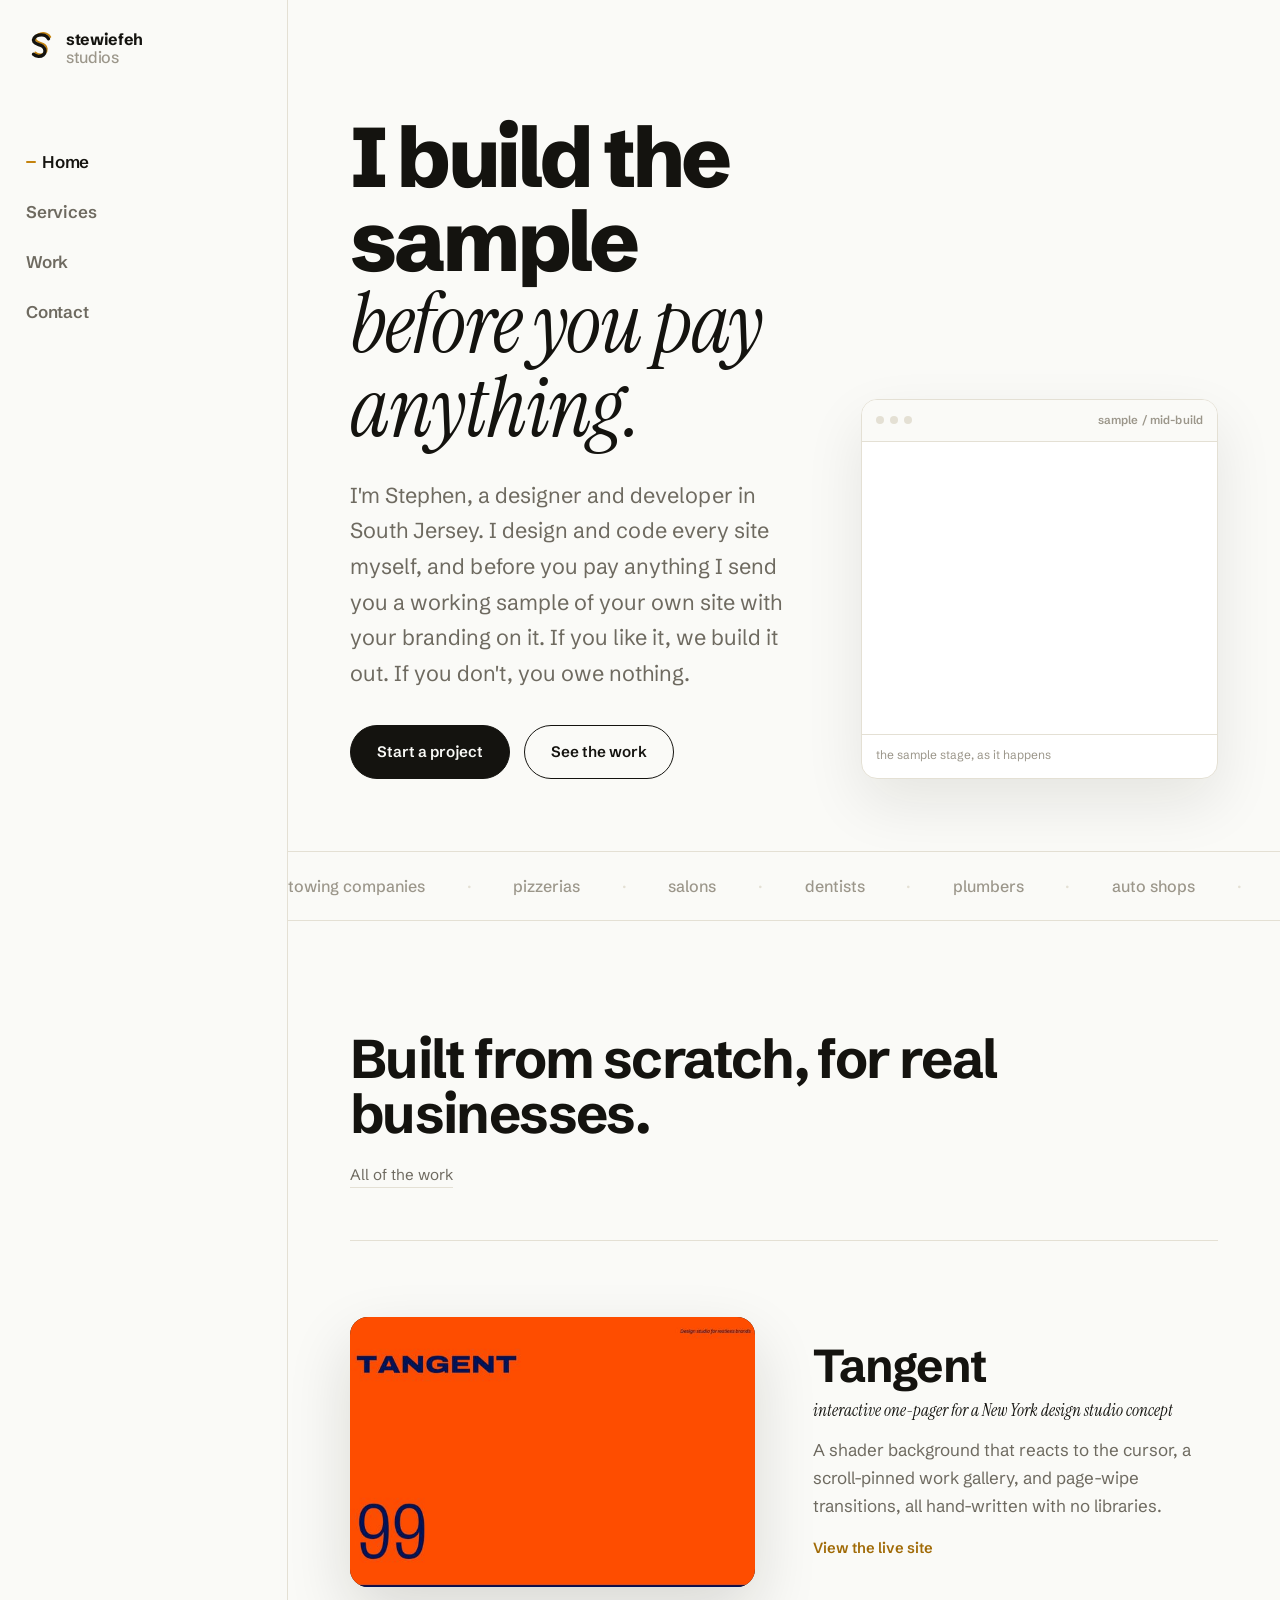
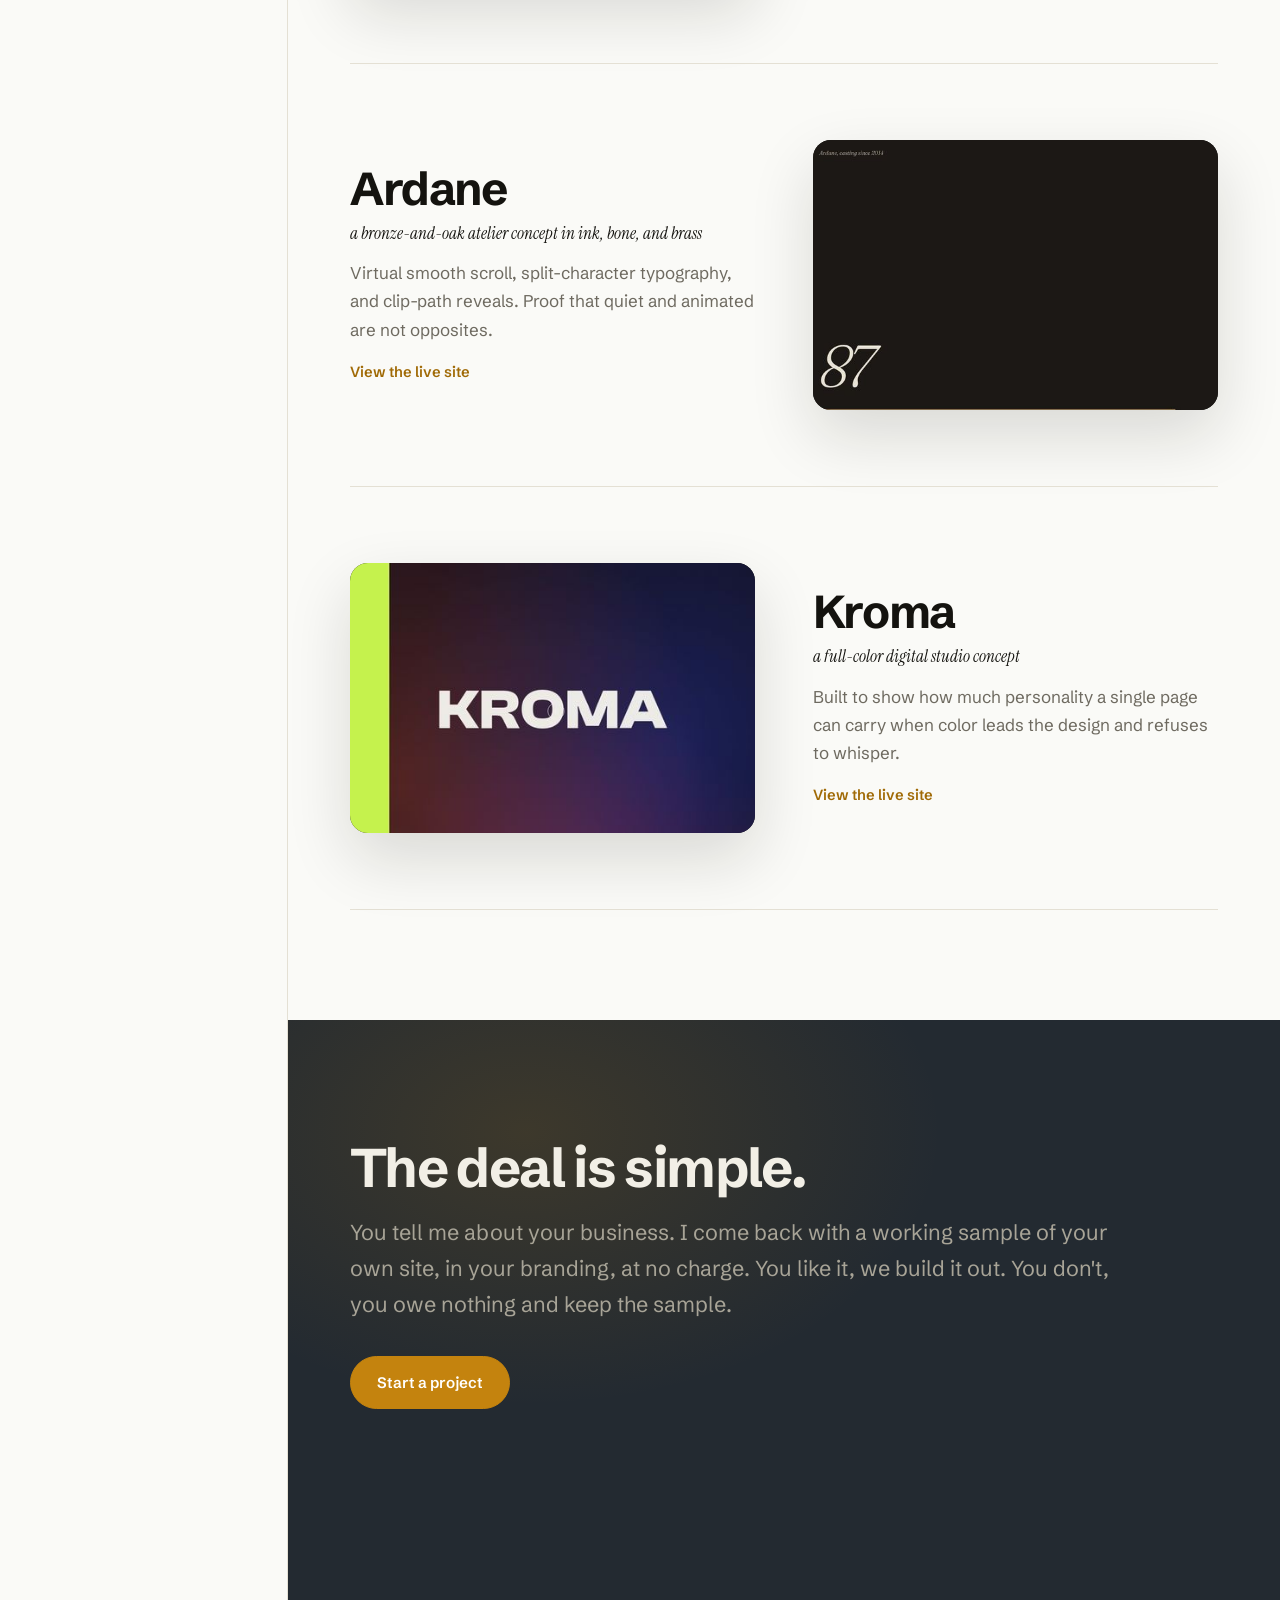
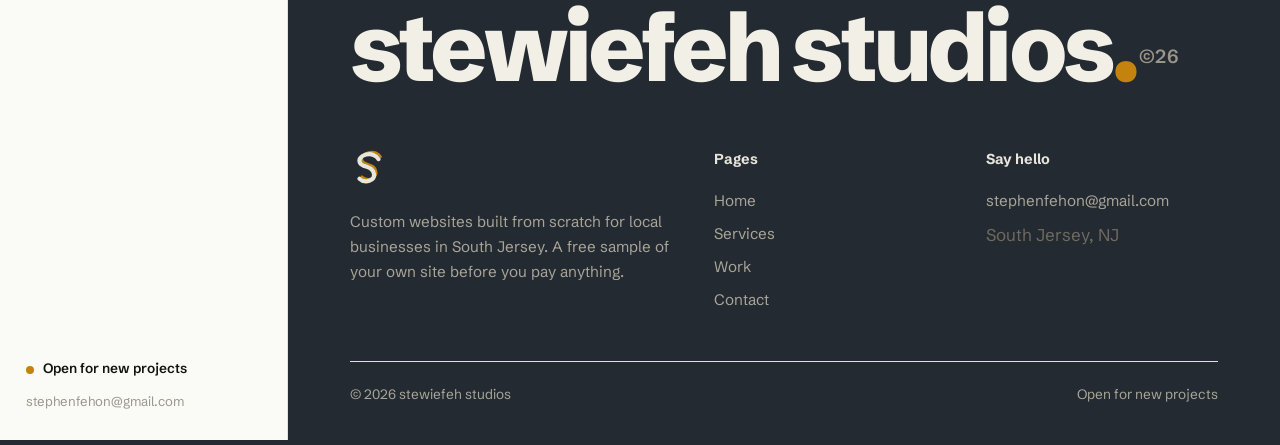
==== commit f770db7c: "buildcard writes itself (9s type-in loop with riding caret), AI-search layer: robots.txt split by jo" ====
--- a/index.html
+++ b/index.html
@@ -23,12 +23,17 @@
 <meta name="theme-color" content="#fafaf7">
 <title>stewiefeh studios — custom websites for local businesses</title>
 <meta name="description" content="Custom websites built from scratch for local businesses. Free sample of your own site before you pay. Landing pages $750, full custom sites $1,650, hosting $50/mo. South Jersey.">
+<link rel="canonical" href="https://stewiefehstudios.com/">
+<meta property="og:type" content="website">
+<meta property="og:title" content="stewiefeh studios — custom websites for local businesses">
+<meta property="og:description" content="Custom websites built from scratch for local businesses. Free sample of your own site before you pay. Landing pages $750, full custom sites $1,650, hosting $50/mo. South Jersey.">
+<meta property="og:url" content="https://stewiefehstudios.com/">
 <link rel="icon" href="favicon.svg" type="image/svg+xml">
 <link rel="apple-touch-icon" href="apple-touch-icon.png">
 <link rel="preconnect" href="https://fonts.googleapis.com">
 <link rel="preconnect" href="https://fonts.gstatic.com" crossorigin>
 <link href="https://fonts.googleapis.com/css2?family=Instrument+Serif:ital@1&family=Schibsted+Grotesk:ital,wght@0,400..900;1,400..900&display=swap" rel="stylesheet">
-<link rel="stylesheet" href="styles.css?v=20261118y">
+<link rel="stylesheet" href="styles.css?v=20261118ac">
 <script type="application/ld+json">
 {"@context":"https://schema.org","@type":"ProfessionalService","name":"stewiefeh studios","url":"https://stewiefehstudios.com/","email":"stephenfehon@gmail.com","areaServed":"South Jersey, New Jersey","logo":"https://stewiefehstudios.com/logo.svg","description":"Custom websites built from scratch for local businesses, with a free sample of your own site before you pay anything.","makesOffer":[{"@type":"Offer","name":"Landing page","price":"750","priceCurrency":"USD","description":"One conversion-focused page, designed from scratch."},{"@type":"Offer","name":"Full custom site","price":"1650","priceCurrency":"USD","description":"Three pages or more, each designed and built from scratch."},{"@type":"Offer","name":"Hosting and care","price":"50","priceCurrency":"USD","unitText":"MONTH","description":"Hosting, backups, monitoring, and small content updates, month to month."}]}
 </script>
@@ -200,7 +205,7 @@
   </div>
 </footer>
 
-<script src="script.js?v=20261118y"></script>
+<script src="script.js?v=20261118ac"></script>
 <div id="cursor" aria-hidden="true"><span class="c-arrow"><svg viewBox="0 0 24 24"><path d="M5 3 L5 19 L9.2 15.4 L11.8 21.4 L14.8 20.2 L12.2 14.4 L17.8 13.8 Z"/></svg></span><span class="c-pill"></span></div>
 <div id="preview" aria-hidden="true"><div class="p-card"><img src="preview-tangent.jpg" alt=""><img src="preview-ardane.jpg" alt=""><img src="preview-kroma.jpg" alt=""></div></div>
 </body>
--- a/styles.css
+++ b/styles.css
@@ -583,7 +583,7 @@
 .hero-grid{display:grid;grid-template-columns:minmax(0,1.25fr) minmax(300px,1fr);gap:clamp(32px,5vw,72px);align-items:end}
 @media (max-width:1020px){.hero-grid{grid-template-columns:1fr;align-items:start}}
 
-/* the build-in moment: a sample site assembling itself, once, on load */
+/* the build-in moment: a sample site writing itself, looping every 9s */
 .buildcard{
   border:1px solid var(--line);border-radius:16px;background:#fff;
   box-shadow:0 24px 60px rgba(20,19,15,.09);overflow:hidden;
@@ -612,23 +612,149 @@
 }
 .bc-note{padding:10px 14px 13px;border-top:1px solid var(--line);font-size:.75rem;color:var(--faint)}
 @media (prefers-reduced-motion: no-preference){
-  .bc-nav,.bc-line,.bc-block,.bc-btn{
-    transform-origin:left;transform:scaleX(0);
-    animation:bcgrow .55s var(--ease) forwards;
-  }
-  .bc-block{transform-origin:center;transform:scale(.9);opacity:0;animation-name:bcpop}
-  .bc-nav{animation-delay:.5s}
-  .bc-line.l1{animation-delay:.75s}
-  .bc-line.l2{animation-delay:.95s}
-  .bc-block{animation-delay:1.2s}
-  .bc-line.l3{animation-delay:1.45s}
-  .bc-line.l4{animation-delay:1.65s}
-  .bc-btn{animation-delay:1.9s}
-  .bc-caret{opacity:0;animation:bcblink 1.1s steps(1) 2.2s infinite, bcfadein .3s ease 2.05s forwards}
-  @keyframes bcgrow{to{transform:scaleX(1)}}
-  @keyframes bcpop{to{transform:scale(1);opacity:1}}
-  @keyframes bcfadein{to{opacity:1}}
-  @keyframes bcblink{0%,49%{opacity:1}50%,100%{opacity:0}}
+  /* the sample writes itself: lines type in with a riding caret, hold, then the page rebuilds. one 9s loop. */
+  .bc-nav,.bc-line,.bc-block,.bc-btn,.bc-caret{
+    animation-duration:9s;animation-iteration-count:infinite;animation-delay:.9s;animation-fill-mode:both;
+  }
+  .bc-nav{--w:34%;width:0;animation-name:bcw-nav}
+  .bc-line{position:relative}
+  .bc-line.l1{--w:82%;width:0;animation-name:bcw-l1}
+  .bc-line.l2{--w:58%;width:0;animation-name:bcw-l2}
+  .bc-line.l3{--w:74%;width:0;animation-name:bcw-l3}
+  .bc-line.l4{--w:46%;width:0;animation-name:bcw-l4}
+  .bc-block{transform:scale(.9);opacity:0;animation-name:bcw-block}
+  .bc-btn{position:relative;transform:scale(.6);opacity:0;animation-name:bcw-btn}
+  .bc-caret{opacity:0;animation-name:bcw-caret}
+  .bc-nav::after,.bc-line::after,.bc-btn::after{
+    content:"";position:absolute;right:3px;top:50%;width:2px;height:18px;
+    transform:translateY(-50%);background:var(--ink);opacity:0;
+    animation-duration:9s;animation-iteration-count:infinite;animation-delay:.9s;animation-timing-function:linear;
+  }
+  .bc-nav::after{animation-name:bcc-nav}
+  .bc-line.l1::after{animation-name:bcc-l1}
+  .bc-line.l2::after{animation-name:bcc-l2}
+  .bc-line.l3::after{animation-name:bcc-l3}
+  .bc-line.l4::after{animation-name:bcc-l4}
+  .bc-btn::after{height:14px;animation-name:bcc-btn}
+  @keyframes bcw-nav{
+    0%{width:0;opacity:1}
+    1%{width:0;animation-timing-function:steps(5,end)}
+    6.5%{width:var(--w)}
+    91.5%{opacity:1}
+    93.5%{opacity:0}
+    94.5%{width:0}
+    100%{width:0;opacity:0}
+  }
+  @keyframes bcw-l1{
+    0%{width:0;opacity:1}
+    8%{width:0;animation-timing-function:steps(14,end)}
+    15%{width:var(--w)}
+    91.5%{opacity:1}
+    93.5%{opacity:0}
+    94.5%{width:0}
+    100%{width:0;opacity:0}
+  }
+  @keyframes bcw-l2{
+    0%{width:0;opacity:1}
+    16.5%{width:0;animation-timing-function:steps(12,end)}
+    23%{width:var(--w)}
+    91.5%{opacity:1}
+    93.5%{opacity:0}
+    94.5%{width:0}
+    100%{width:0;opacity:0}
+  }
+  @keyframes bcw-block{
+    0%{transform:scale(.9);opacity:0}
+    24.5%{transform:scale(.9);opacity:0;animation-timing-function:cubic-bezier(.2,.65,.15,1)}
+    27.5%{transform:scale(1.03);opacity:1}
+    29%{transform:scale(1)}
+    91.5%{opacity:1}
+    93.5%{opacity:0}
+    94.5%{transform:scale(.9)}
+    100%{transform:scale(.9);opacity:0}
+  }
+  @keyframes bcw-l3{
+    0%{width:0;opacity:1}
+    30.5%{width:0;animation-timing-function:steps(13,end)}
+    37.5%{width:var(--w)}
+    91.5%{opacity:1}
+    93.5%{opacity:0}
+    94.5%{width:0}
+    100%{width:0;opacity:0}
+  }
+  @keyframes bcw-l4{
+    0%{width:0;opacity:1}
+    39%{width:0;animation-timing-function:steps(9,end)}
+    44%{width:var(--w)}
+    91.5%{opacity:1}
+    93.5%{opacity:0}
+    94.5%{width:0}
+    100%{width:0;opacity:0}
+  }
+  @keyframes bcw-btn{
+    0%{transform:scale(.6);opacity:0}
+    46%{transform:scale(.6);opacity:0;animation-timing-function:cubic-bezier(.2,.65,.15,1)}
+    48.5%{transform:scale(1.06);opacity:1}
+    50%{transform:scale(1)}
+    91.5%{opacity:1}
+    93.5%{opacity:0}
+    94.5%{transform:scale(.6)}
+    100%{transform:scale(.6);opacity:0}
+  }
+  @keyframes bcw-caret{
+    0%,51.5%{opacity:0}
+    52%{opacity:1}
+    57.6%{opacity:0}
+    63.7%{opacity:1}
+    69.8%{opacity:0}
+    75.9%{opacity:1}
+    82%{opacity:0}
+    88.1%{opacity:1}
+    89.8%{opacity:0}
+    100%{opacity:0}
+  }
+  @keyframes bcc-nav{
+    0%{opacity:0}
+    .8%{opacity:1}
+    6%{opacity:1}
+    6.8%{opacity:0}
+    100%{opacity:0}
+  }
+  @keyframes bcc-l1{
+    0%{opacity:0}
+    7.8%{opacity:1}
+    14.6%{opacity:1}
+    15.4%{opacity:0}
+    100%{opacity:0}
+  }
+  @keyframes bcc-l2{
+    0%{opacity:0}
+    16.3%{opacity:1}
+    22.6%{opacity:1}
+    23.4%{opacity:0}
+    100%{opacity:0}
+  }
+  @keyframes bcc-l3{
+    0%{opacity:0}
+    30.3%{opacity:1}
+    37.1%{opacity:1}
+    37.9%{opacity:0}
+    100%{opacity:0}
+  }
+  @keyframes bcc-l4{
+    0%{opacity:0}
+    38.8%{opacity:1}
+    43.6%{opacity:1}
+    44.4%{opacity:0}
+    100%{opacity:0}
+  }
+  @keyframes bcc-btn{
+    0%{opacity:0}
+    45.8%{opacity:1}
+    49.6%{opacity:1}
+    50.4%{opacity:0}
+    100%{opacity:0}
+  }
 }
 
 /* ---------- case tiles: full-width, alternating ---------- */
@@ -871,9 +997,11 @@
 /* leaving: the veil slides up from the bottom with the mark already whole */
 html.leaving .veil{transform:translateY(101%);animation:veil-cover .42s cubic-bezier(.76,0,.24,1) forwards}
 html.leaving .veil-in{animation:veil-pop .45s var(--ease) both}
-/* a navigation cover is a bare slate wipe: the mark draws once, at boot only */
-html.nav .veil-in{display:none}
 @keyframes veil-cover{from{transform:translateY(101%)}to{transform:translateY(0)}}
+/* navigation: the mark redraws at full intro pace, then the lift starts the
+   moment it lands. no separate fade-out beat and no dead hold: the dissolve
+   rides the lift, so the whole sequence reads as one continuous move. */
+html.nav.reveal .veil{animation:veil-out .6s cubic-bezier(.7,0,.2,1) forwards}
 @keyframes veil-pop{from{opacity:0;transform:scale(.94)}to{opacity:1;transform:none}}
 @keyframes drift-out{to{opacity:0;transform:translateY(-12px)}}
 html.leaving main{animation:drift-out .3s var(--ease) forwards}
@@ -897,3 +1025,9 @@
   main>*,html.leaving main{animation:none}
   .veil-in{animation:none}
 }
+
+/* contact: two-column stack on small screens */
+.two-col{display:grid;grid-template-columns:1.1fr 1fr;gap:clamp(40px,6vw,80px)}
+@media (max-width:760px){
+  .two-col{grid-template-columns:1fr;gap:32px}
+}
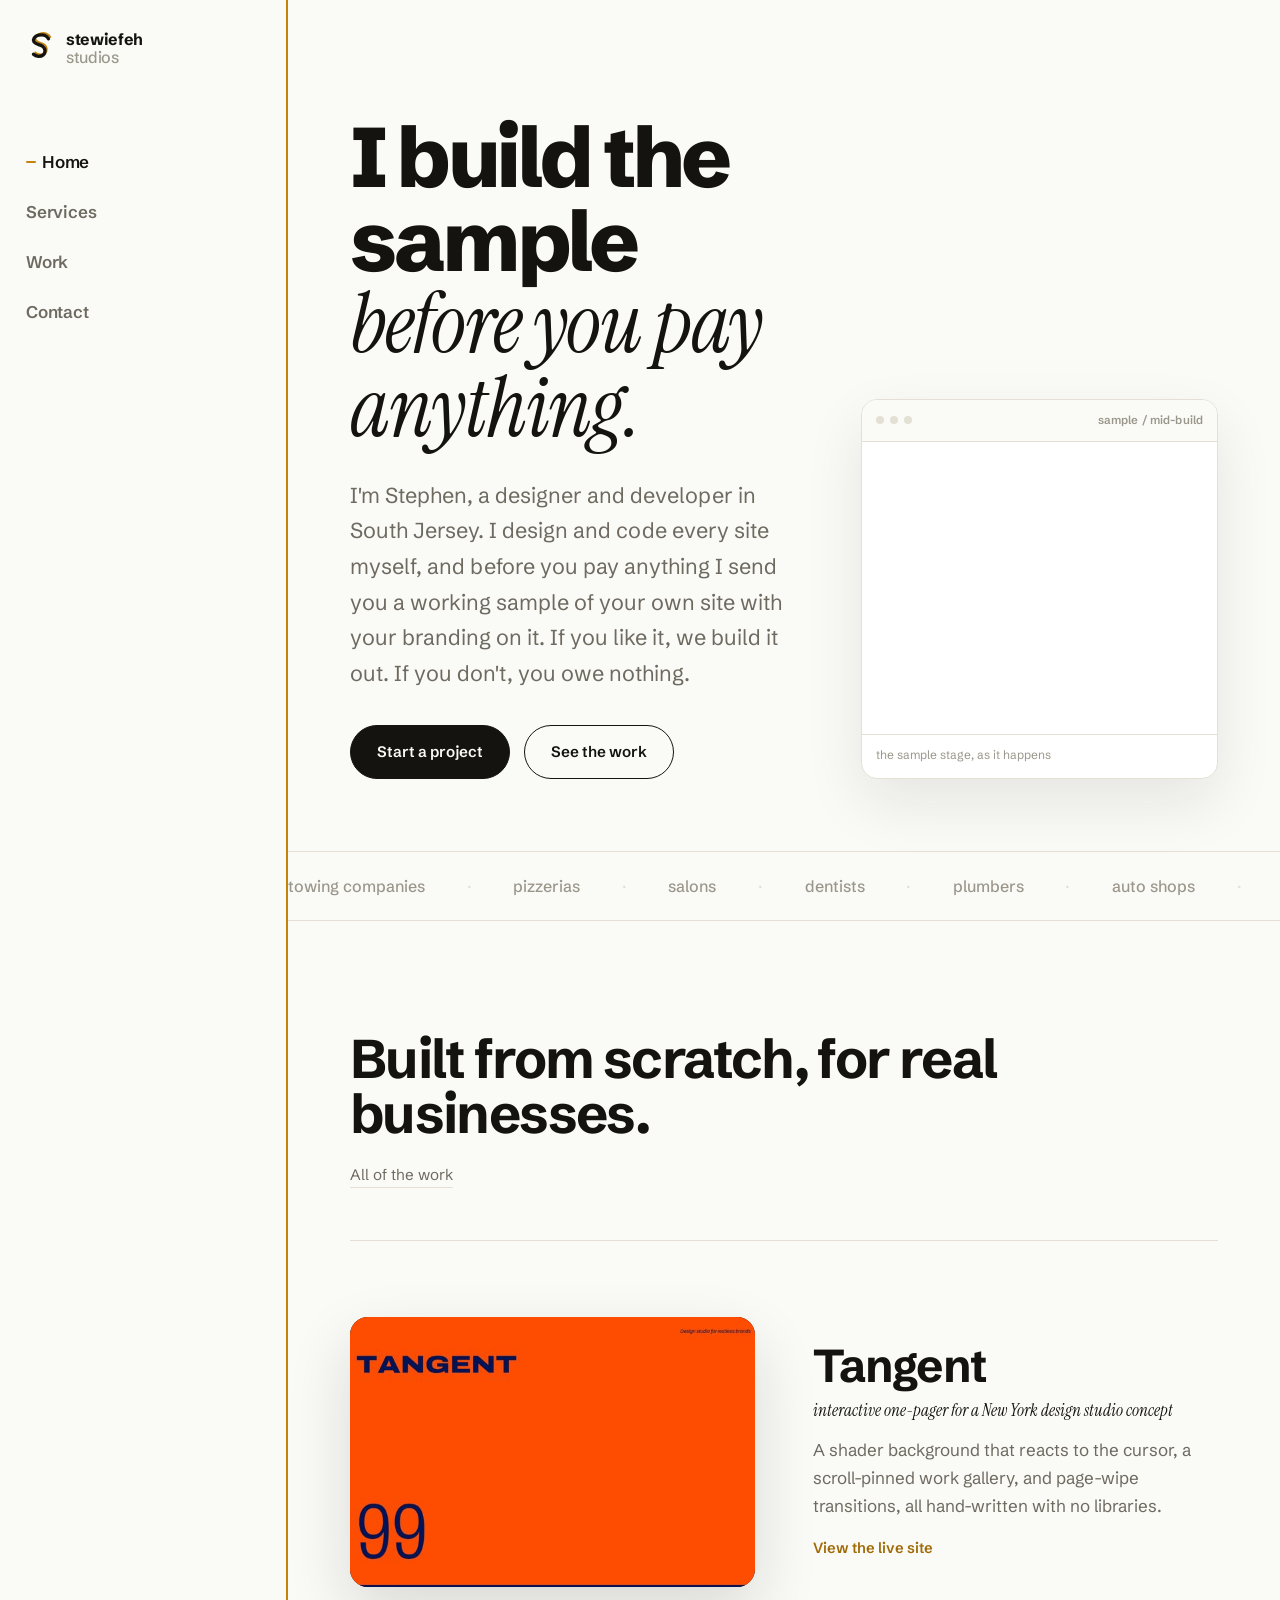
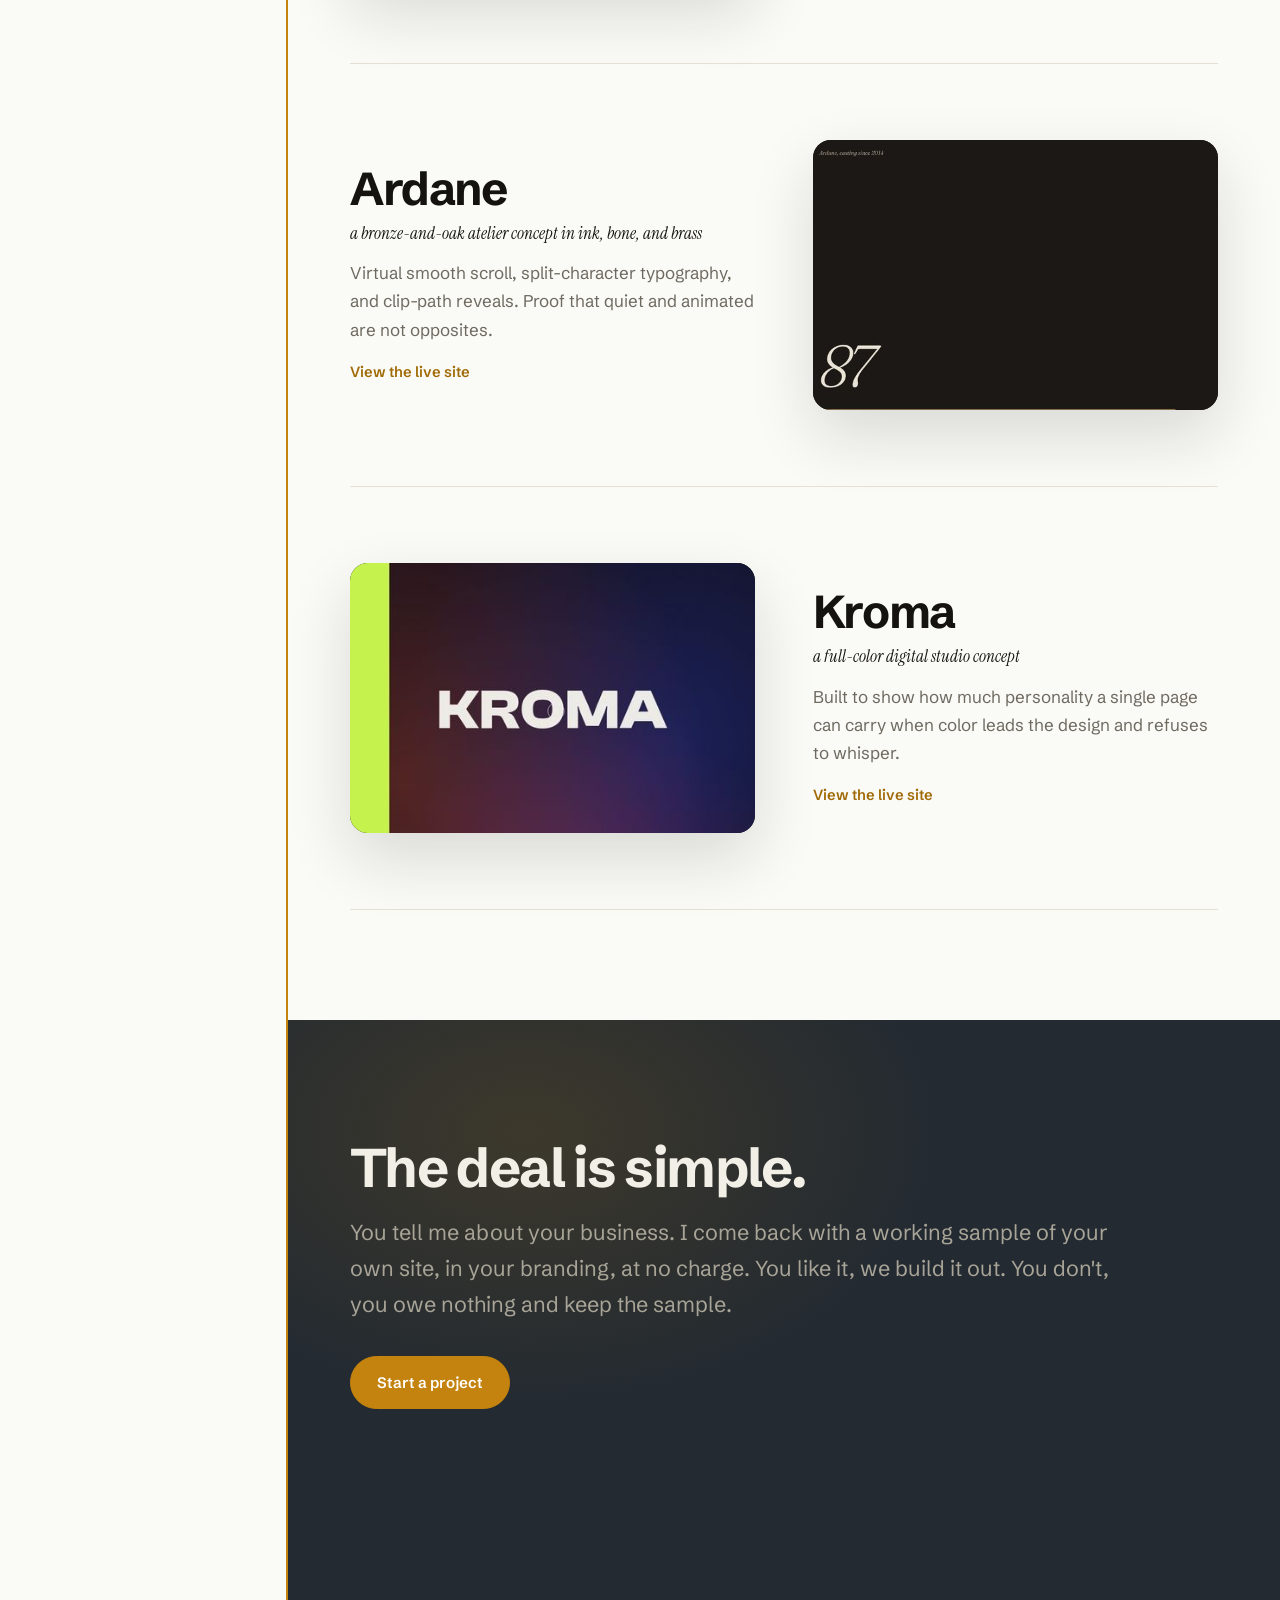
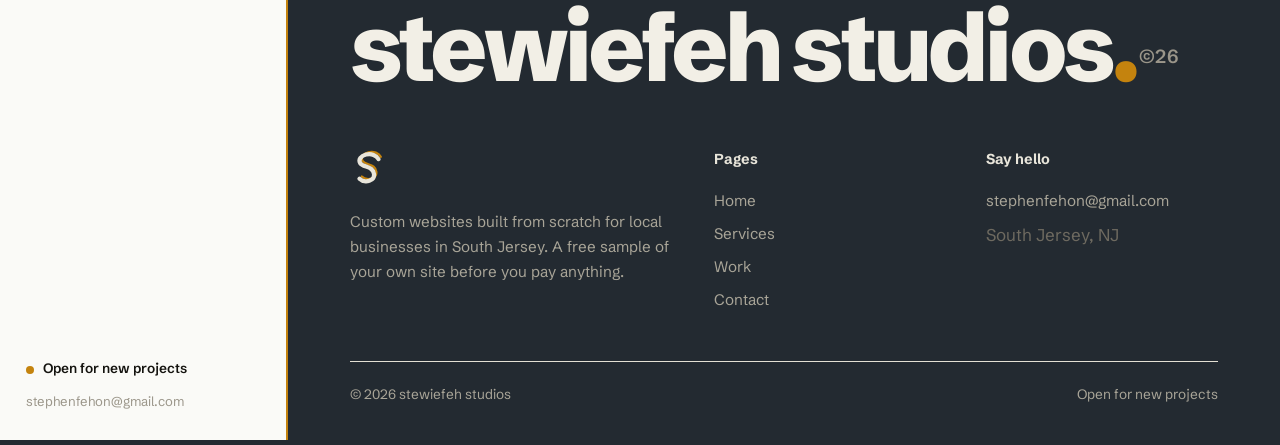
==== commit 5f79046f: "SEO run 2: unblock major AI crawlers, schema stack (Service+FAQPage+Article+WebSite), quick-answer p" ====
--- a/index.html
+++ b/index.html
@@ -21,7 +21,7 @@
 
 <meta name="color-scheme" content="light">
 <meta name="theme-color" content="#fafaf7">
-<title>stewiefeh studios — custom websites for local businesses</title>
+<title>stewiefeh studios — custom websites for South Jersey businesses</title>
 <meta name="description" content="Custom websites built from scratch for local businesses. Free sample of your own site before you pay. Landing pages $750, full custom sites $1,650, hosting $50/mo. South Jersey.">
 <link rel="canonical" href="https://stewiefehstudios.com/">
 <meta property="og:type" content="website">
@@ -33,10 +33,14 @@
 <link rel="preconnect" href="https://fonts.googleapis.com">
 <link rel="preconnect" href="https://fonts.gstatic.com" crossorigin>
 <link href="https://fonts.googleapis.com/css2?family=Instrument+Serif:ital@1&family=Schibsted+Grotesk:ital,wght@0,400..900;1,400..900&display=swap" rel="stylesheet">
-<link rel="stylesheet" href="styles.css?v=20261118ac">
+<link rel="stylesheet" href="styles.css?v=20261118ad">
 <script type="application/ld+json">
-{"@context":"https://schema.org","@type":"ProfessionalService","name":"stewiefeh studios","url":"https://stewiefehstudios.com/","email":"stephenfehon@gmail.com","areaServed":"South Jersey, New Jersey","logo":"https://stewiefehstudios.com/logo.svg","description":"Custom websites built from scratch for local businesses, with a free sample of your own site before you pay anything.","makesOffer":[{"@type":"Offer","name":"Landing page","price":"750","priceCurrency":"USD","description":"One conversion-focused page, designed from scratch."},{"@type":"Offer","name":"Full custom site","price":"1650","priceCurrency":"USD","description":"Three pages or more, each designed and built from scratch."},{"@type":"Offer","name":"Hosting and care","price":"50","priceCurrency":"USD","unitText":"MONTH","description":"Hosting, backups, monitoring, and small content updates, month to month."}]}
+{"@context":"https://schema.org","@type":"ProfessionalService","name":"stewiefeh studios","url":"https://stewiefehstudios.com/","email":"stephenfehon@gmail.com","areaServed":["South Jersey, New Jersey","Philadelphia, Pennsylvania"],"logo":"https://stewiefehstudios.com/logo.svg","priceRange":"$750 - $1,650","sameAs":["https://github.com/stewiefeh","https://www.youtube.com/@stewiefehtech"],"description":"Custom websites built from scratch for local businesses, with a free sample of your own site before you pay anything.","makesOffer":[{"@type":"Offer","name":"Landing page","price":"750","priceCurrency":"USD","description":"One conversion-focused page, designed from scratch."},{"@type":"Offer","name":"Full custom site","price":"1650","priceCurrency":"USD","description":"Three pages or more, each designed and built from scratch."},{"@type":"Offer","name":"Hosting and care","price":"50","priceCurrency":"USD","unitText":"MONTH","description":"Hosting, backups, monitoring, and small content updates, month to month."}]}
 </script>
+<script type="application/ld+json">{"@context":"https://schema.org","@type":"WebSite","name":"stewiefeh studios","url":"https://stewiefehstudios.com/","inLanguage":"en-US"}</script>
+<meta property="og:image" content="https://stewiefehstudios.com/og-home.jpg">
+<meta property="og:image:alt" content="stewiefeh studios, custom websites for local businesses">
+<meta name="twitter:card" content="summary_large_image">
 </head>
 <body class="rail-page">
 <div class="veil" aria-hidden="true">
@@ -205,7 +209,7 @@
   </div>
 </footer>
 
-<script src="script.js?v=20261118ac"></script>
+<script src="script.js?v=20261118ad"></script>
 <div id="cursor" aria-hidden="true"><span class="c-arrow"><svg viewBox="0 0 24 24"><path d="M5 3 L5 19 L9.2 15.4 L11.8 21.4 L14.8 20.2 L12.2 14.4 L17.8 13.8 Z"/></svg></span><span class="c-pill"></span></div>
 <div id="preview" aria-hidden="true"><div class="p-card"><img src="preview-tangent.jpg" alt=""><img src="preview-ardane.jpg" alt=""><img src="preview-kroma.jpg" alt=""></div></div>
 </body>
--- a/styles.css
+++ b/styles.css
@@ -75,11 +75,11 @@
 
 .head-actions{display:flex;align-items:center;gap:12px}
 .menu-btn{
-  width:44px;height:44px;border:1px solid var(--line);background:transparent;
+  width:44px;height:44px;border:1px solid transparent;background:var(--amber);
   border-radius:50%;cursor:pointer;position:relative;flex:none;
-  transition:border-color .2s,transform .2s;
-}
-.menu-btn:hover{border-color:var(--ink);transform:scale(1.06)}
+  transition:background .2s,transform .2s;
+}
+.menu-btn:hover{background:var(--amber-deep);transform:scale(1.06)}
 .menu-btn i{
   position:absolute;left:13px;right:13px;height:1.6px;background:var(--ink);
   border-radius:2px;transition:transform .3s cubic-bezier(.6,0,.2,1),top .3s cubic-bezier(.6,0,.2,1);
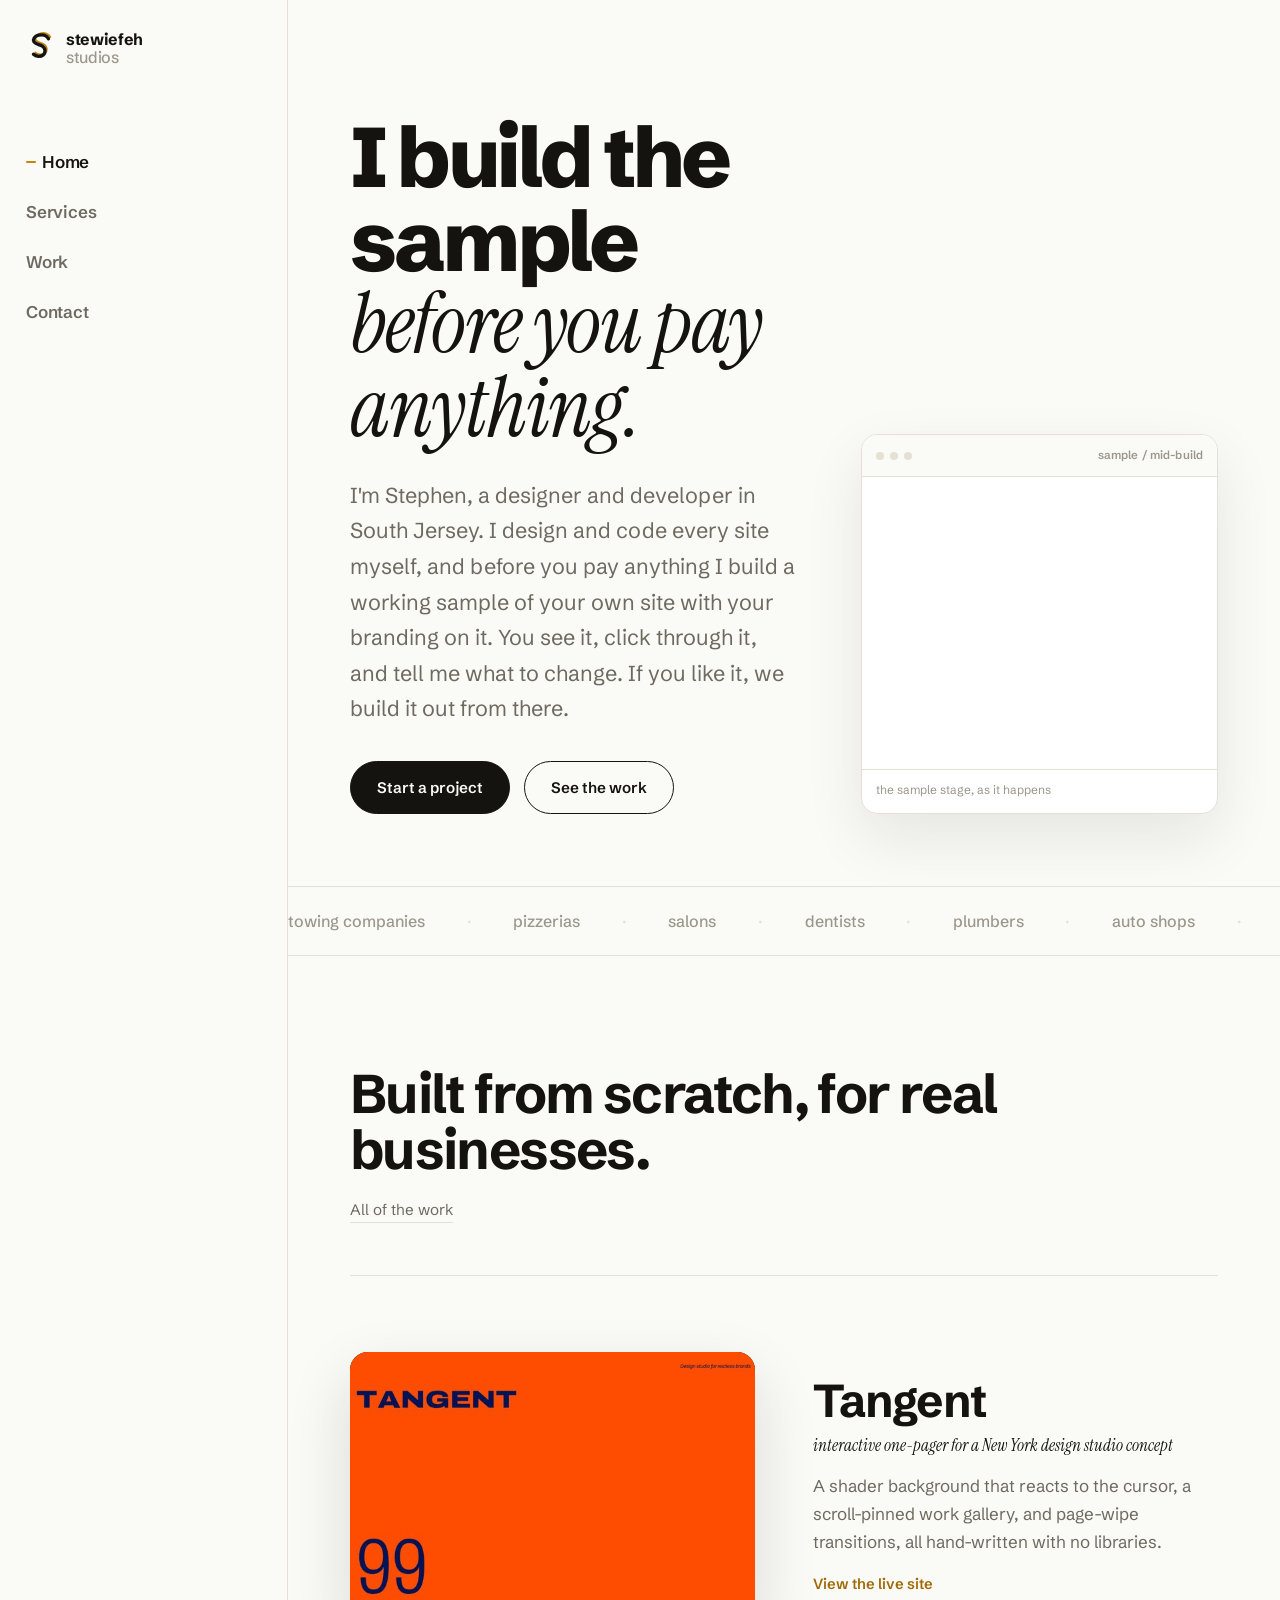
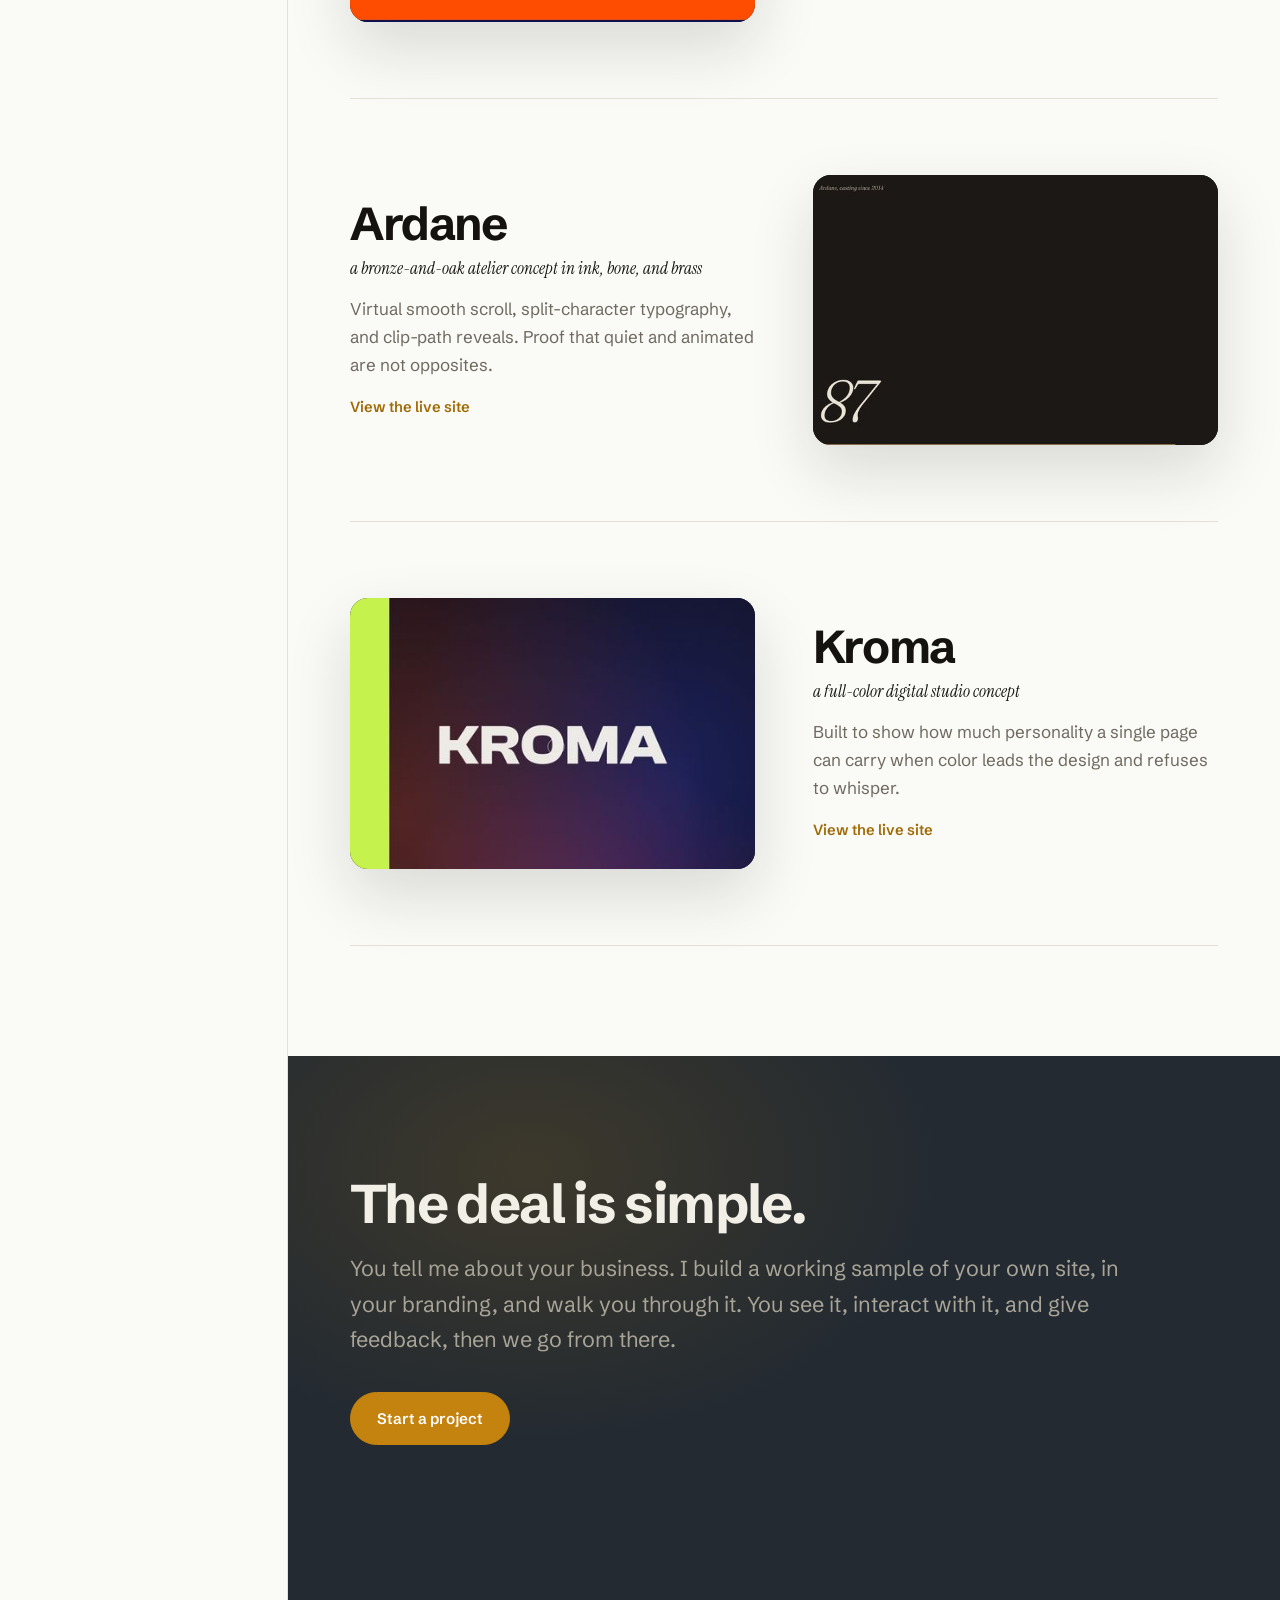
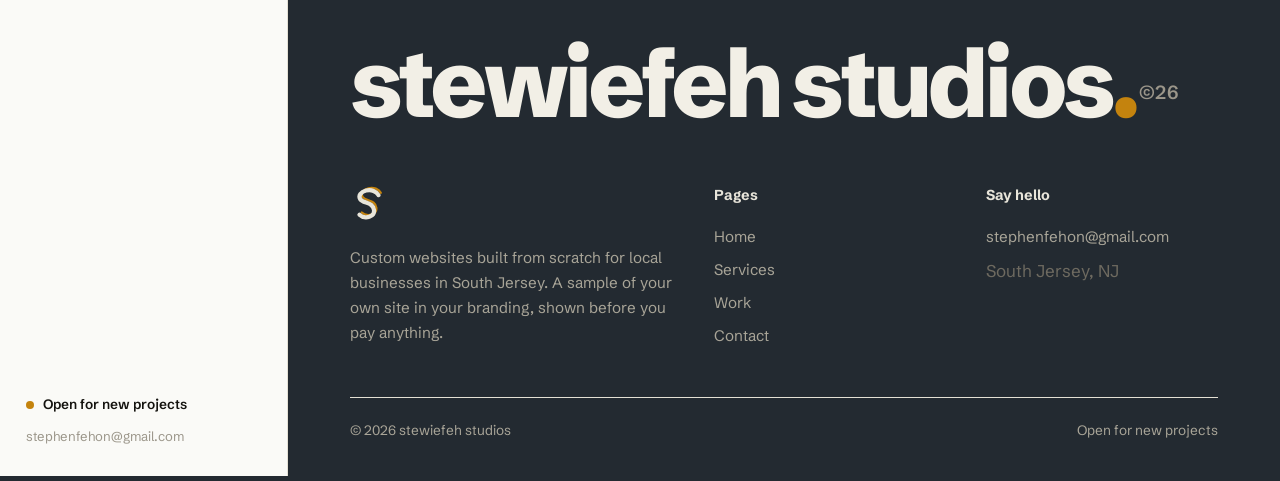
==== commit b1e3d544: "rework sample wording: no free-work framing, prototype shown not handed over" ====
--- a/index.html
+++ b/index.html
@@ -22,11 +22,11 @@
 <meta name="color-scheme" content="light">
 <meta name="theme-color" content="#fafaf7">
 <title>stewiefeh studios — custom websites for South Jersey businesses</title>
-<meta name="description" content="Custom websites built from scratch for local businesses. Free sample of your own site before you pay. Landing pages $750, full custom sites $1,650, hosting $50/mo. South Jersey.">
+<meta name="description" content="Custom websites built from scratch for local businesses. A sample of your own site in your branding, shown before you pay. Landing pages $750, full custom sites $1,650, hosting $50/mo. South Jersey.">
 <link rel="canonical" href="https://stewiefehstudios.com/">
 <meta property="og:type" content="website">
 <meta property="og:title" content="stewiefeh studios — custom websites for local businesses">
-<meta property="og:description" content="Custom websites built from scratch for local businesses. Free sample of your own site before you pay. Landing pages $750, full custom sites $1,650, hosting $50/mo. South Jersey.">
+<meta property="og:description" content="Custom websites built from scratch for local businesses. A sample of your own site in your branding, shown before you pay. Landing pages $750, full custom sites $1,650, hosting $50/mo. South Jersey.">
 <meta property="og:url" content="https://stewiefehstudios.com/">
 <link rel="icon" href="favicon.svg" type="image/svg+xml">
 <link rel="apple-touch-icon" href="apple-touch-icon.png">
@@ -35,7 +35,7 @@
 <link href="https://fonts.googleapis.com/css2?family=Instrument+Serif:ital@1&family=Schibsted+Grotesk:ital,wght@0,400..900;1,400..900&display=swap" rel="stylesheet">
 <link rel="stylesheet" href="styles.css?v=20261118ad">
 <script type="application/ld+json">
-{"@context":"https://schema.org","@type":"ProfessionalService","name":"stewiefeh studios","url":"https://stewiefehstudios.com/","email":"stephenfehon@gmail.com","areaServed":["South Jersey, New Jersey","Philadelphia, Pennsylvania"],"logo":"https://stewiefehstudios.com/logo.svg","priceRange":"$750 - $1,650","sameAs":["https://github.com/stewiefeh","https://www.youtube.com/@stewiefehtech"],"description":"Custom websites built from scratch for local businesses, with a free sample of your own site before you pay anything.","makesOffer":[{"@type":"Offer","name":"Landing page","price":"750","priceCurrency":"USD","description":"One conversion-focused page, designed from scratch."},{"@type":"Offer","name":"Full custom site","price":"1650","priceCurrency":"USD","description":"Three pages or more, each designed and built from scratch."},{"@type":"Offer","name":"Hosting and care","price":"50","priceCurrency":"USD","unitText":"MONTH","description":"Hosting, backups, monitoring, and small content updates, month to month."}]}
+{"@context":"https://schema.org","@type":"ProfessionalService","name":"stewiefeh studios","url":"https://stewiefehstudios.com/","email":"stephenfehon@gmail.com","areaServed":["South Jersey, New Jersey","Philadelphia, Pennsylvania"],"logo":"https://stewiefehstudios.com/logo.svg","priceRange":"$750 - $1,650","sameAs":["https://github.com/stewiefeh","https://www.youtube.com/@stewiefehtech"],"description":"Custom websites built from scratch for local businesses, showing you a sample of your own site in your branding before you pay anything.","makesOffer":[{"@type":"Offer","name":"Landing page","price":"750","priceCurrency":"USD","description":"One conversion-focused page, designed from scratch."},{"@type":"Offer","name":"Full custom site","price":"1650","priceCurrency":"USD","description":"Three pages or more, each designed and built from scratch."},{"@type":"Offer","name":"Hosting and care","price":"50","priceCurrency":"USD","unitText":"MONTH","description":"Hosting, backups, monitoring, and small content updates, month to month."}]}
 </script>
 <script type="application/ld+json">{"@context":"https://schema.org","@type":"WebSite","name":"stewiefeh studios","url":"https://stewiefehstudios.com/","inLanguage":"en-US"}</script>
 <meta property="og:image" content="https://stewiefehstudios.com/og-home.jpg">
@@ -102,7 +102,7 @@
             <span class="hm"><span>I build the sample</span></span>
             <span class="hm"><span class="serif-line">before you pay anything.</span></span>
           </h1>
-          <p class="lede reveal d1">I'm Stephen, a designer and developer in South Jersey. I design and code every site myself, and before you pay anything I send you a working sample of your own site with your branding on it. If you like it, we build it out. If you don't, you owe nothing.</p>
+          <p class="lede reveal d1">I'm Stephen, a designer and developer in South Jersey. I design and code every site myself, and before you pay anything I build a working sample of your own site with your branding on it. You see it, click through it, and tell me what to change. If you like it, we build it out from there.</p>
           <div class="hero-actions reveal d2">
             <a class="btn btn-solid" href="contact.html">Start a project</a>
             <a class="btn btn-ghost" href="work.html">See the work</a>
@@ -174,7 +174,7 @@
   <section class="band band-slate">
     <div class="wrap">
       <h2>The deal is simple.</h2>
-      <p class="lede">You tell me about your business. I come back with a working sample of your own site, in your branding, at no charge. You like it, we build it out. You don't, you owe nothing and keep the sample.</p>
+      <p class="lede">You tell me about your business. I build a working sample of your own site, in your branding, and walk you through it. You see it, interact with it, and give feedback, then we go from there.</p>
       <a class="btn btn-amber" href="contact.html">Start a project</a>
     </div>
   </section>
@@ -187,7 +187,7 @@
     <div class="foot-grid">
       <div class="foot-brand">
         <svg viewBox="-3 -10 116 116" aria-hidden="true"><path d="M 91 17 C 85 5, 69 -1, 53 3 C 37 7, 29 19, 35 29 C 41 39, 59 39, 69 47 C 79 55, 81 71, 71 79 C 61 87, 43 87, 33 77" fill="none" stroke="#c4830e" stroke-width="7" stroke-linecap="round" stroke-linejoin="round"/><path d="M 84 24 C 78 12, 62 6, 46 10 C 30 14, 22 26, 28 36 C 34 46, 52 46, 62 54 C 72 62, 74 78, 64 86 C 54 94, 36 94, 26 84" fill="none" stroke="currentColor" stroke-width="13" stroke-linecap="round" stroke-linejoin="round"/></svg>
-        <p>Custom websites built from scratch for local businesses in South Jersey. A free sample of your own site before you pay anything.</p>
+        <p>Custom websites built from scratch for local businesses in South Jersey. A sample of your own site in your branding, shown before you pay anything.</p>
       </div>
       <div>
         <h4>Pages</h4>
